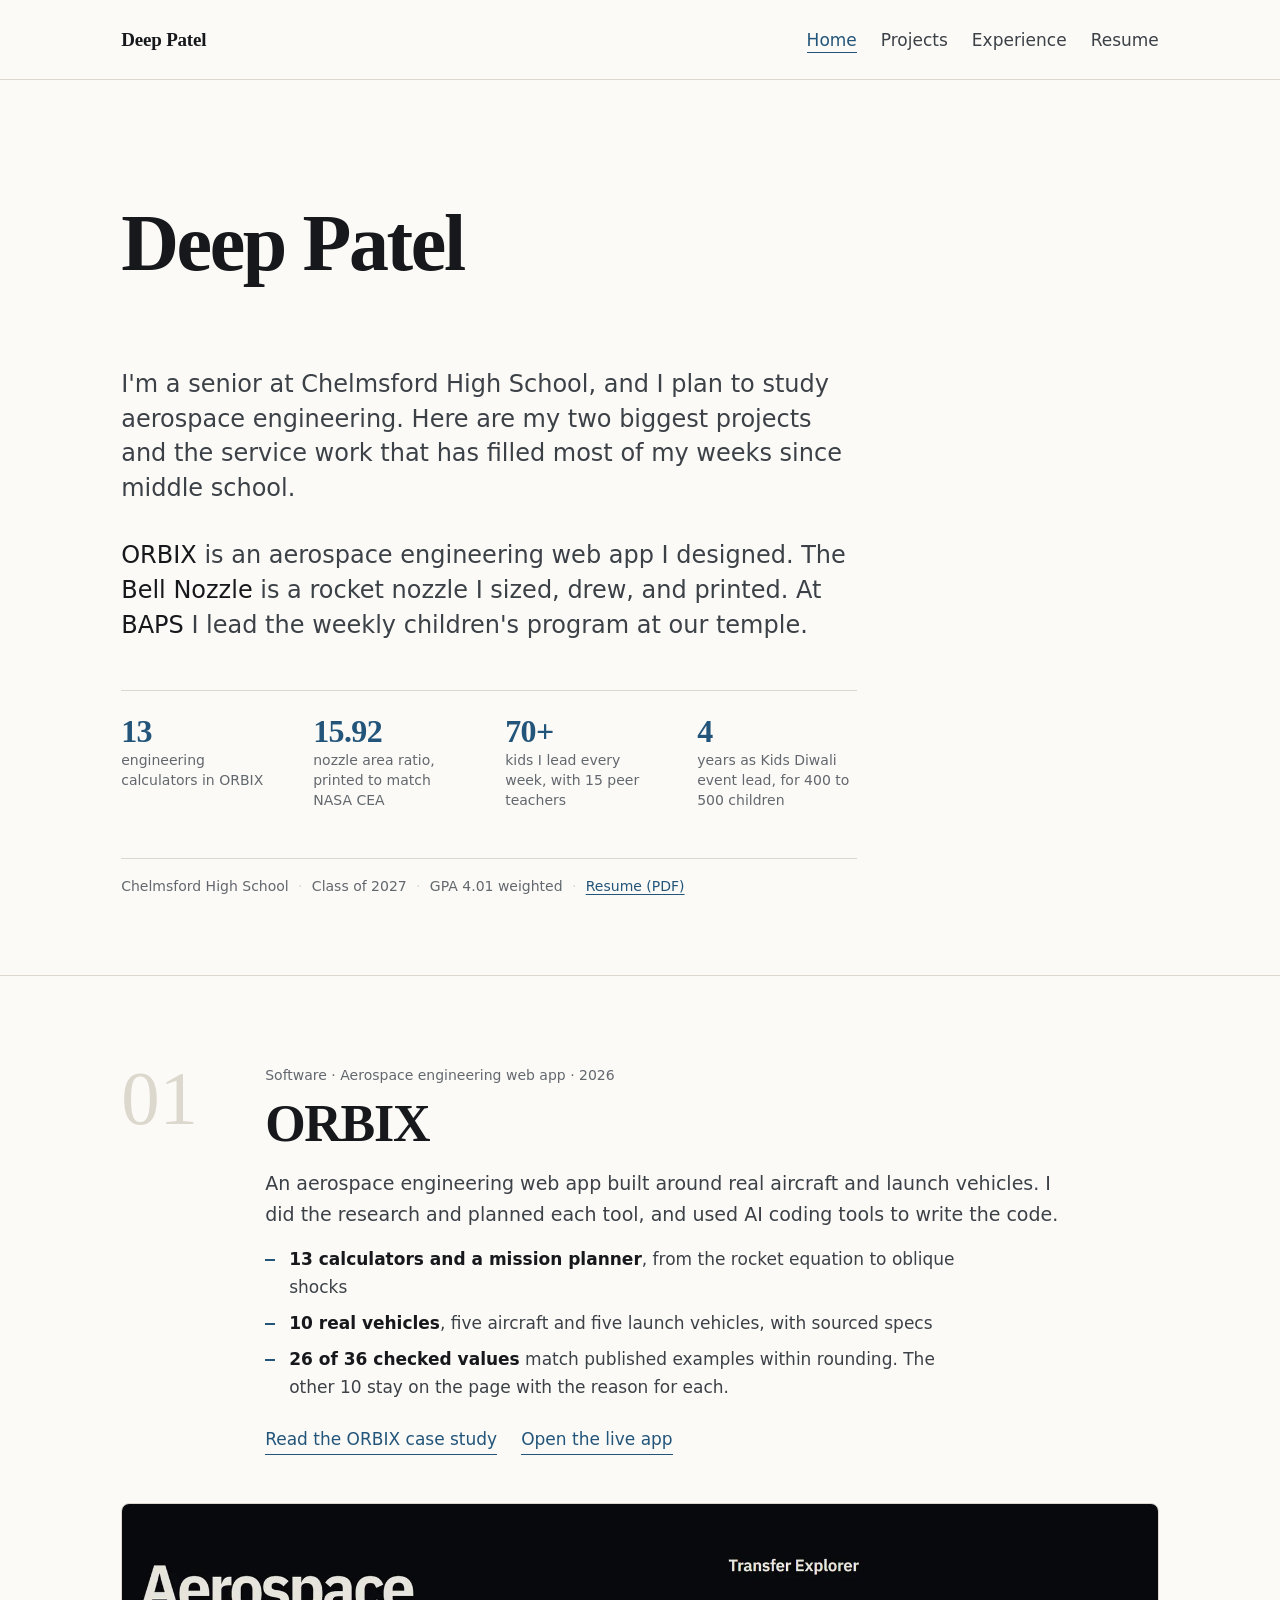
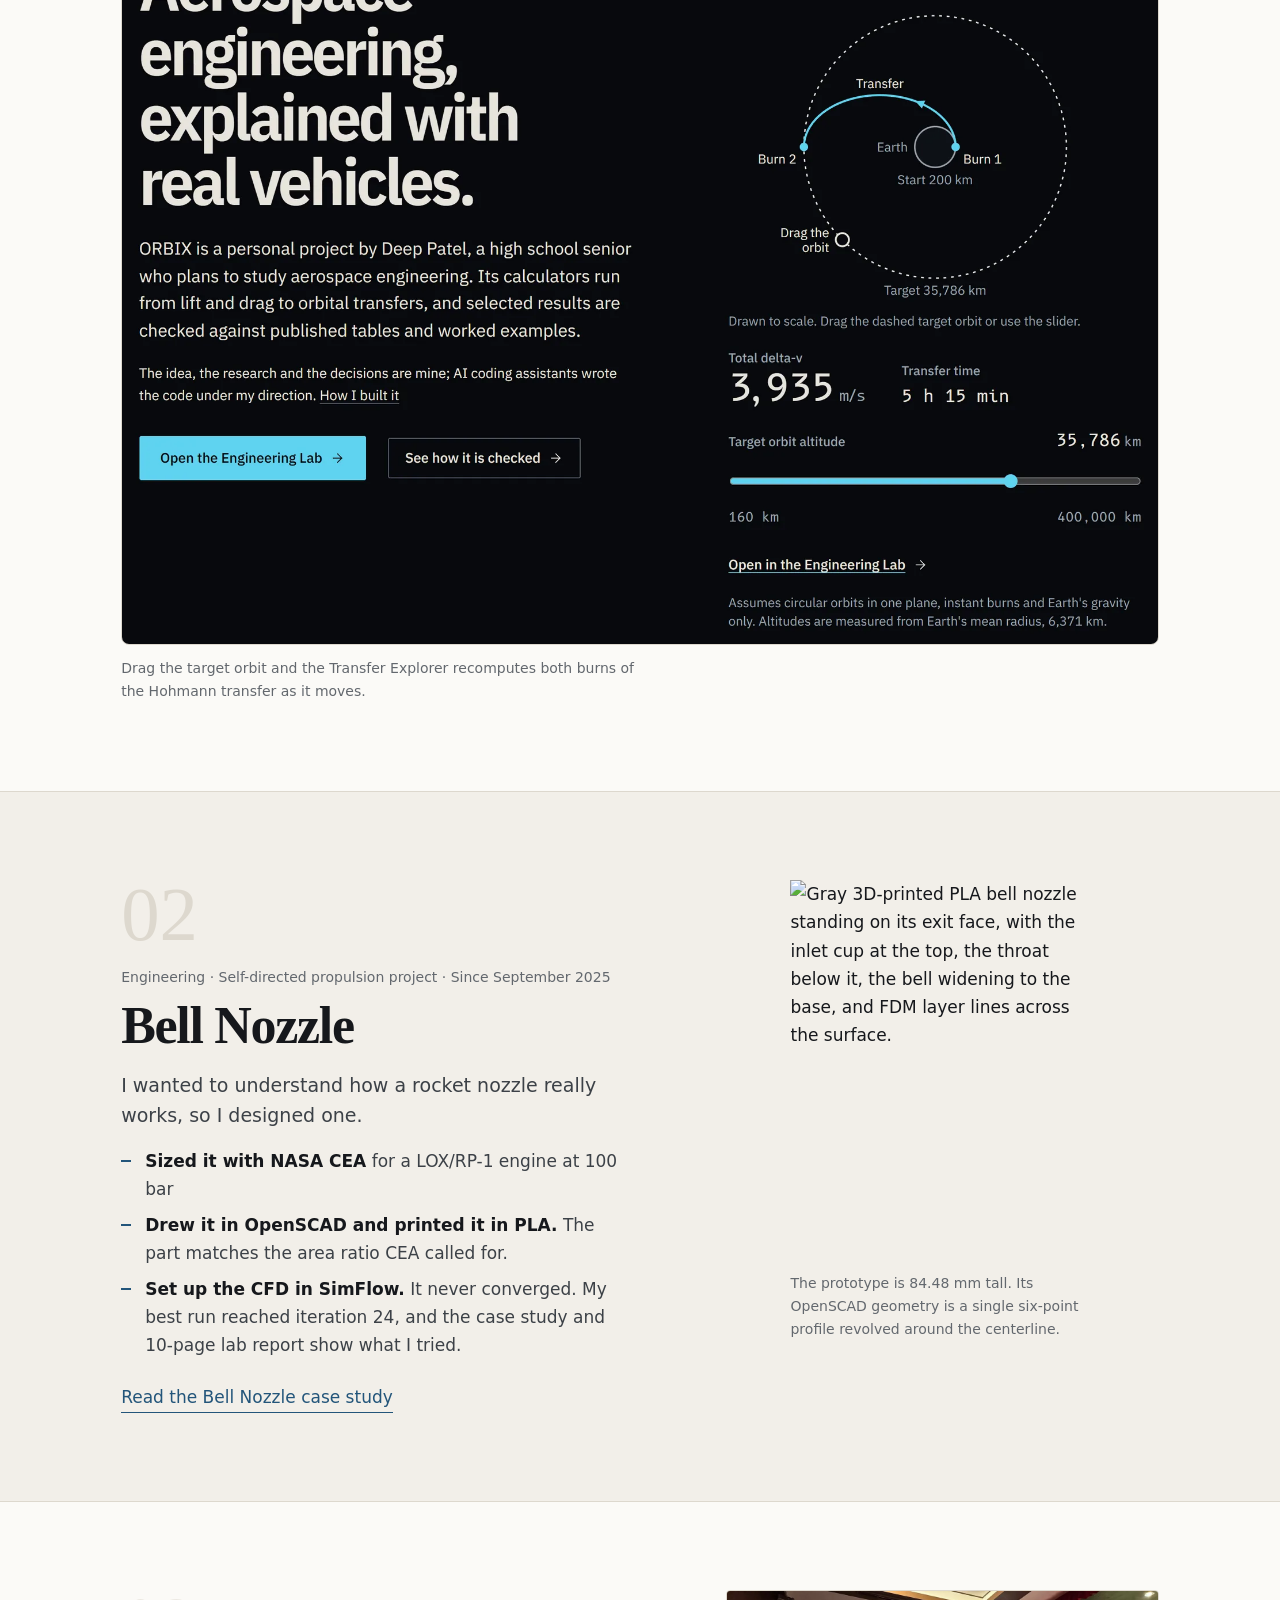
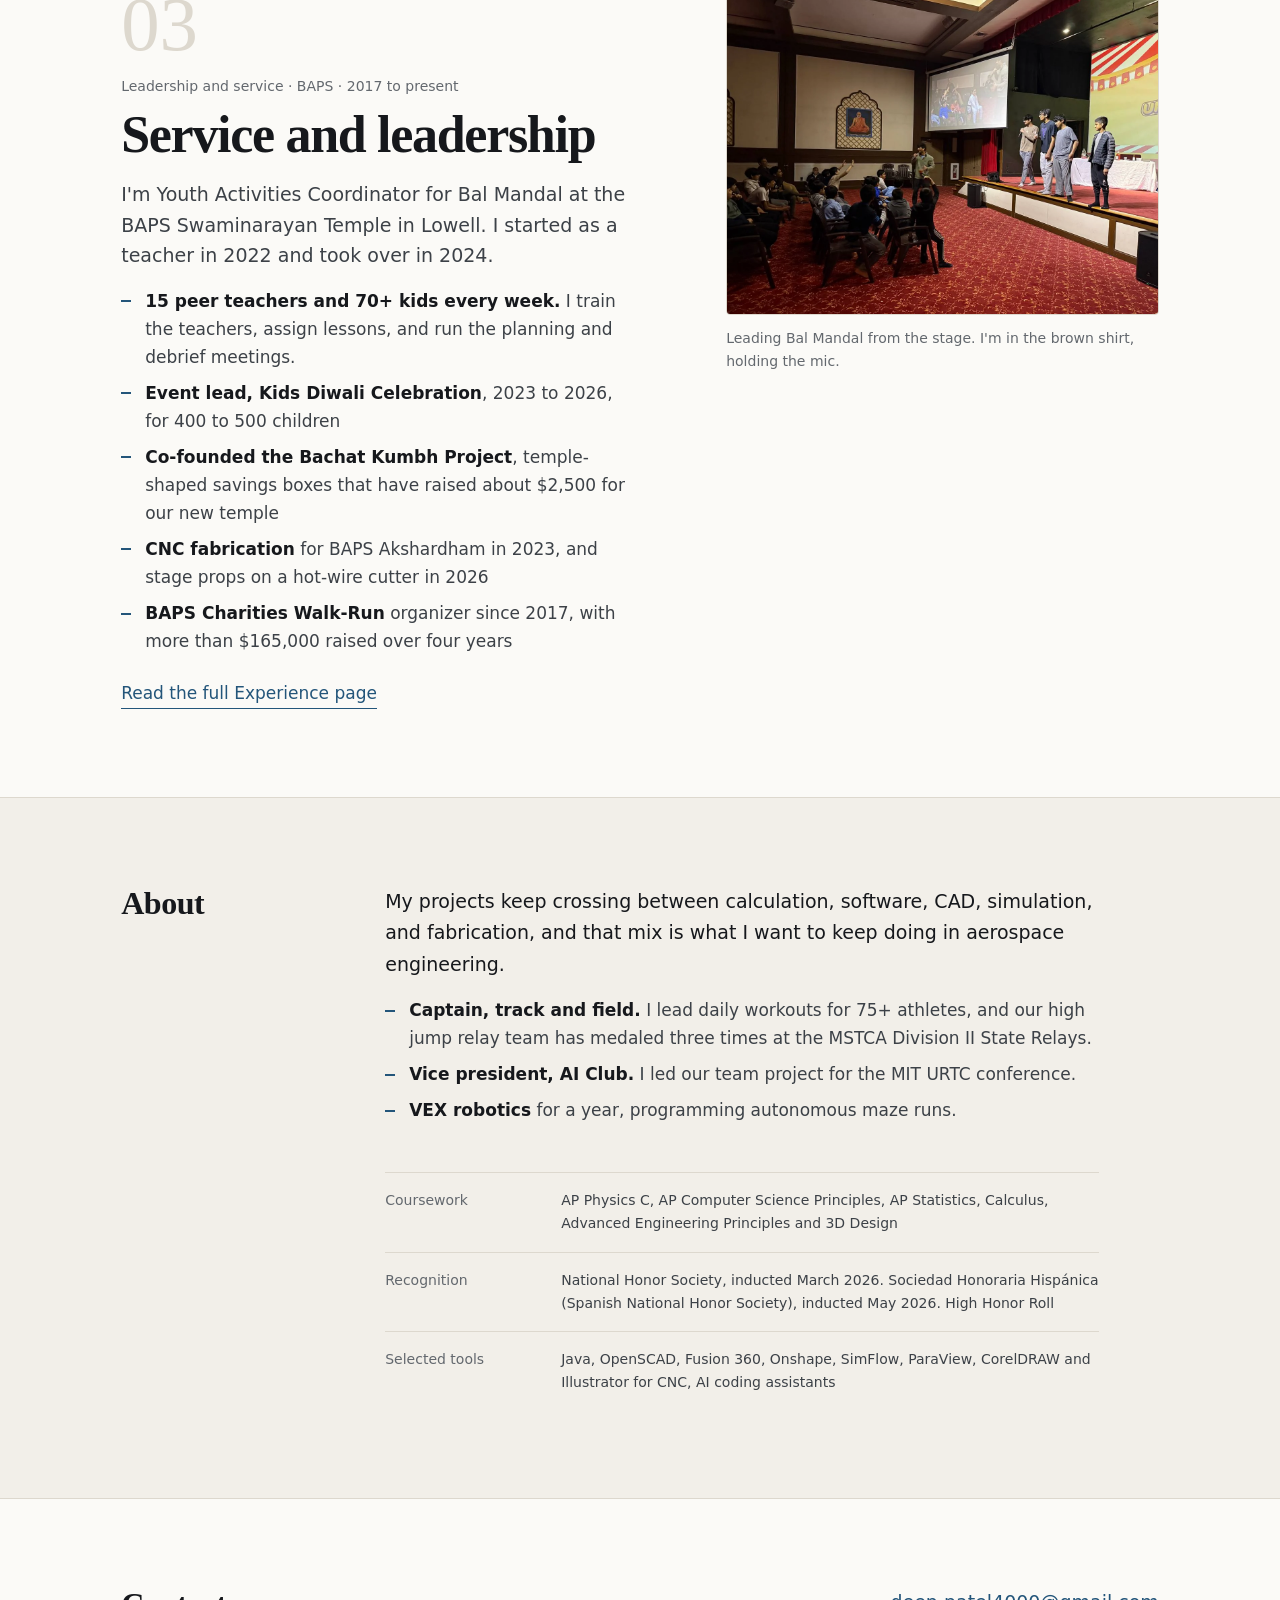
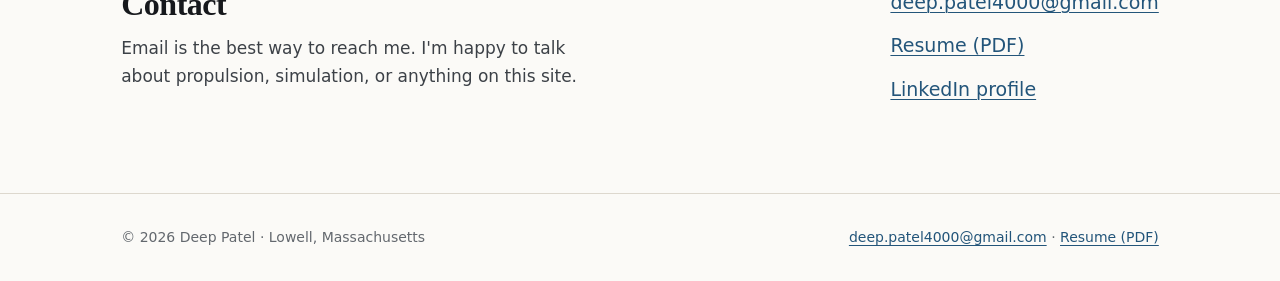
==== index.html @ 5e704e7c "fix: Walk-Run total raised is $165,000+ over four years Co-Authored-By: Claude Opus 5.5 <noreply@ant" ====
<!DOCTYPE html>
<html lang="en">
<head>
  <meta charset="UTF-8">
  <meta name="viewport" content="width=device-width, initial-scale=1">
  <title>Deep Patel · Aerospace projects and service</title>
  <meta name="description" content="Deep Patel is a senior at Chelmsford High School in Massachusetts who plans to study aerospace engineering and coordinates the children's program at his BAPS temple in Lowell.">
  <link rel="canonical" href="https://deeppatel4000-pixel.github.io/">
  <meta property="og:type" content="website">
  <meta property="og:site_name" content="Deep Patel">
  <meta property="og:title" content="Deep Patel · Aerospace projects and service">
  <meta property="og:description" content="Two aerospace projects, ORBIX and a 3D-printed rocket bell nozzle, plus years of BAPS youth service from a Chelmsford High School senior.">
  <meta property="og:url" content="https://deeppatel4000-pixel.github.io/">
  <meta property="og:image" content="https://deeppatel4000-pixel.github.io/assets/og/home.jpg">
  <meta name="twitter:card" content="summary_large_image">
  <link rel="icon" href="favicon.svg" type="image/svg+xml">
  <link rel="apple-touch-icon" href="assets/apple-touch-icon.png">
  <link rel="stylesheet" href="styles.css">
</head>
<body>
  <a class="skip-link" href="#main">Skip to content</a>

  <header class="site-header">
    <div class="wrap site-header__inner">
      <a class="brand" href="/">Deep Patel</a>
      <nav class="site-nav" aria-label="Primary">
        <ul>
          <li><a href="/" aria-current="page">Home</a></li>
          <li><a href="/projects/">Projects</a></li>
          <li><a href="/experience/">Experience</a></li>
          <li><a href="/assets/deep-patel-resume.pdf">Resume</a></li>
        </ul>
      </nav>
    </div>
  </header>

  <main id="main" tabindex="-1">
    <section class="hero" aria-labelledby="hero-name">
      <div class="wrap hero__inner">
        <h1 class="hero__name" id="hero-name">Deep Patel</h1>
        <div class="hero__body">
          <p>
            I'm a senior at Chelmsford High School, and I plan to study aerospace engineering.
            Here are my two biggest projects and the service work that has filled most of my
            weeks since middle school.
          </p>
          <p>
            <strong>ORBIX</strong> is an aerospace engineering web app I designed. The
            <strong>Bell Nozzle</strong> is a rocket nozzle I sized, drew, and printed. At
            <strong>BAPS</strong> I lead the weekly children's program at our temple.
          </p>
        </div>
        <dl class="stats">
          <div>
            <dt>engineering calculators in ORBIX</dt>
            <dd>13</dd>
          </div>
          <div>
            <dt>nozzle area ratio, printed to match NASA CEA</dt>
            <dd>15.92</dd>
          </div>
          <div>
            <dt>kids I lead every week, with 15 peer teachers</dt>
            <dd>70+</dd>
          </div>
          <div>
            <dt>years as Kids Diwali event lead, for 400 to 500 children</dt>
            <dd>4</dd>
          </div>
        </dl>
        <p class="hero__context">
          Chelmsford High School <span aria-hidden="true">·</span> Class of 2027
          <span aria-hidden="true">·</span> GPA 4.01 weighted <span aria-hidden="true">·</span>
          <a href="assets/deep-patel-resume.pdf">Resume (PDF)</a>
        </p>
      </div>
    </section>

    <section id="work" aria-labelledby="work-title">
      <h2 class="visually-hidden" id="work-title">Projects and service</h2>

      <article class="feature" aria-labelledby="orbix-title">
        <div class="wrap">
          <div class="feature__head">
            <p class="feature__index" aria-hidden="true">01</p>
            <div class="feature__intro">
              <p class="feature__kind">Software · Aerospace engineering web app · 2026</p>
              <h3 class="feature__title" id="orbix-title">ORBIX</h3>
              <p class="feature__summary">
                An aerospace engineering web app built around real aircraft and launch
                vehicles. I did the research and planned each tool, and used AI coding tools
                to write the code.
              </p>
              <ul class="points">
                <li><strong>13 calculators and a mission planner</strong>, from the rocket equation to oblique shocks</li>
                <li><strong>10 real vehicles</strong>, five aircraft and five launch vehicles, with sourced specs</li>
                <li><strong>26 of 36 checked values</strong> match published examples within rounding. The other 10 stay on the page with the reason for each.</li>
              </ul>
              <p class="feature__links">
                <a class="link-arrow" href="projects/orbix/">Read the ORBIX case study</a>
                <a class="link-arrow" href="https://orbix-aerospace.vercel.app" rel="noopener">Open the live app</a>
              </p>
            </div>
          </div>
        </div>

        <figure class="feature__figure">
          <div class="wrap">
            <img
              src="assets/orbix/v4/orbix-home.webp"
              alt="The ORBIX home page, with the Transfer Explorer showing a transfer from a 200 km orbit to a 35,786 km orbit: total delta-v 3,935 m/s, transfer time 5 h 15 min."
              width="1800" height="1286" fetchpriority="high" decoding="async"
            >
            <figcaption>
              Drag the target orbit and the Transfer Explorer recomputes both burns of the
              Hohmann transfer as it moves.
            </figcaption>
          </div>
        </figure>
      </article>

      <article class="feature feature--tinted" aria-labelledby="nozzle-title">
        <div class="wrap feature__split">
          <div class="feature__panel">
            <p class="feature__index" aria-hidden="true">02</p>
            <p class="feature__kind">Engineering · Self-directed propulsion project · Since September 2025</p>
            <h3 class="feature__title" id="nozzle-title">Bell Nozzle</h3>
            <p class="feature__summary">
              I wanted to understand how a rocket nozzle really works, so I designed one.
            </p>
            <ul class="points">
              <li><strong>Sized it with NASA CEA</strong> for a LOX/RP-1 engine at 100 bar</li>
              <li><strong>Drew it in OpenSCAD and printed it in PLA.</strong> The part matches the area ratio CEA called for.</li>
              <li><strong>Set up the CFD in SimFlow.</strong> It never converged. My best run reached iteration 24, and the case study and 10-page lab report show what I tried.</li>
            </ul>

            <p class="feature__links">
              <a class="link-arrow" href="projects/bell-nozzle/">Read the Bell Nozzle case study</a>
            </p>
          </div>

          <figure class="feature__aside feature__aside--portrait">
            <img
              src="assets/nozzle/bell-nozzle-printed.webp"
              alt="Gray 3D-printed PLA bell nozzle standing on its exit face, with the inlet cup at the top, the throat below it, the bell widening to the base, and FDM layer lines across the surface."
              width="1122" height="1402" loading="lazy" decoding="async"
            >
            <figcaption>
              The prototype is 84.48 mm tall. Its OpenSCAD geometry is a single six-point
              profile revolved around the centerline.
            </figcaption>
          </figure>
        </div>
      </article>

      <article class="feature" aria-labelledby="service-title">
        <div class="wrap feature__split">
          <div class="feature__panel">
            <p class="feature__index" aria-hidden="true">03</p>
            <p class="feature__kind">Leadership and service · BAPS · 2017 to present</p>
            <h3 class="feature__title" id="service-title">Service and leadership</h3>
            <p class="feature__summary">
              I'm Youth Activities Coordinator for Bal Mandal at the BAPS Swaminarayan Temple
              in Lowell. I started as a teacher in 2022 and took over in 2024.
            </p>
            <ul class="points">
              <li><strong>15 peer teachers and 70+ kids every week.</strong> I train the teachers, assign lessons, and run the planning and debrief meetings.</li>
              <li><strong>Event lead, Kids Diwali Celebration</strong>, 2023 to 2026, for 400 to 500 children</li>
              <li><strong>Co-founded the Bachat Kumbh Project</strong>, temple-shaped savings boxes that have raised about $2,500 for our new temple</li>
              <li><strong>CNC fabrication</strong> for BAPS Akshardham in 2023, and stage props on a hot-wire cutter in 2026</li>
              <li><strong>BAPS Charities Walk-Run</strong> organizer since 2017, with more than $165,000 raised over four years</li>
            </ul>

            <p class="feature__links">
              <a class="link-arrow" href="experience/">Read the full Experience page</a>
            </p>
          </div>

          <figure class="feature__aside">
            <img
              src="assets/bal-mandal/bal-mandal-stage-deep.webp"
              alt="Deep on stage in a brown shirt, holding a microphone beside three other peer teachers, while seated children raise their hands and the scene shows on a projection screen."
              width="1280" height="960" loading="lazy" decoding="async"
            >
            <figcaption>
              Leading Bal Mandal from the stage. I'm in the brown shirt, holding the mic.
            </figcaption>
          </figure>
        </div>
      </article>
    </section>

    <section class="section section--tinted" id="about" aria-labelledby="about-title">
      <div class="wrap section__grid">
        <div class="section__rail">
          <h2 class="section__title" id="about-title">About</h2>
        </div>

        <div>
          <div class="prose prose--lead">
            <p>
              My projects keep crossing between calculation, software, CAD, simulation, and
              fabrication, and that mix is what I want to keep doing in aerospace engineering.
            </p>
          </div>
          <ul class="points">
            <li><strong>Captain, track and field.</strong> I lead daily workouts for 75+ athletes, and our high jump relay team has medaled three times at the MSTCA Division II State Relays.</li>
            <li><strong>Vice president, AI Club.</strong> I led our team project for the MIT URTC conference.</li>
            <li><strong>VEX robotics</strong> for a year, programming autonomous maze runs.</li>
          </ul>

          <dl class="inline-facts">
            <div>
              <dt>Coursework</dt>
              <dd>AP Physics C, AP Computer Science Principles, AP Statistics, Calculus, Advanced Engineering Principles and 3D Design</dd>
            </div>
            <div>
              <dt>Recognition</dt>
              <dd>National Honor Society, inducted March 2026. Sociedad Honoraria Hispánica (Spanish National Honor Society), inducted May 2026. High Honor Roll</dd>
            </div>
            <div>
              <dt>Selected tools</dt>
              <dd>Java, OpenSCAD, Fusion 360, Onshape, SimFlow, ParaView, CorelDRAW and Illustrator for CNC, AI coding assistants</dd>
            </div>
          </dl>
        </div>
      </div>
    </section>

    <section class="section" id="contact" aria-labelledby="contact-title">
      <div class="wrap contact">
        <div>
          <h2 class="section__title" id="contact-title">Contact</h2>
          <p class="contact__note">
            Email is the best way to reach me. I'm happy to talk about propulsion, simulation,
            or anything on this site.
          </p>
        </div>
        <div class="contact__links">
          <a href="mailto:deep.patel4000@gmail.com">deep.patel4000@gmail.com</a>
          <a href="assets/deep-patel-resume.pdf">Resume (PDF)</a>
          <a href="https://www.linkedin.com/in/deep-patel-91ab41378/" rel="noopener">LinkedIn profile</a>
        </div>
      </div>
    </section>
  </main>

  <footer class="site-footer">
    <div class="wrap site-footer__inner">
      <p>© 2026 Deep Patel · Lowell, Massachusetts</p>
      <p>
        <a href="mailto:deep.patel4000@gmail.com">deep.patel4000@gmail.com</a>
        <span aria-hidden="true">·</span>
        <a href="assets/deep-patel-resume.pdf">Resume (PDF)</a>
      </p>
    </div>
  </footer>
  <script src="lightbox.js" defer></script>
</body>
</html>
---- styles.css ----
/* ==========================================================================
   Deep Patel portfolio
   Design foundation: editorial, light, type-led. No framework.
   ========================================================================== */

@font-face {
  font-family: "Source Serif";
  src: url("assets/fonts/source-serif-4-latin.woff2") format("woff2");
  font-weight: 200 900;
  font-style: normal;
  font-display: swap;
}

@font-face {
  font-family: "Plex Sans";
  src: url("assets/fonts/ibm-plex-sans-latin.woff2") format("woff2");
  font-weight: 100 700;
  font-style: normal;
  font-display: swap;
}

/* --- tokens --------------------------------------------------------------- */

:root {
  --color-background: #fbfaf7;
  --color-surface: #f2efe9;
  --color-text: #16181c;
  --color-text-secondary: #3c4147;
  --color-muted: #63686e;
  --color-accent: #23557a;
  --color-accent-hover: #163853;
  --color-border: #ddd8ce;
  --color-border-strong: #16181c;

  --font-display: "Source Serif", Georgia, "Times New Roman", serif;
  --font-body: "Plex Sans", system-ui, -apple-system, "Segoe UI", sans-serif;

  --step--1: 0.875rem;
  --step-0: 1.0625rem;
  --step-1: 1.1875rem;
  --step-2: clamp(1.25rem, 1.15rem + 0.5vw, 1.5rem);
  --step-3: clamp(1.5rem, 1.3rem + 1vw, 2rem);
  --step-4: clamp(2rem, 1.5rem + 2.4vw, 3.25rem);
  --step-5: clamp(2.75rem, 1.9rem + 4vw, 5rem);

  --space-1: 0.25rem;
  --space-2: 0.5rem;
  --space-3: 0.75rem;
  --space-4: 1rem;
  --space-5: 1.5rem;
  --space-6: 2rem;
  --space-7: 3rem;
  --space-8: 4rem;
  --space-9: 6rem;
  --space-10: 8rem;

  --radius-sm: 4px;
  --radius-md: 8px;

  --measure: 66ch;
  --measure-narrow: 54ch;
  --container: 1140px;
  --gutter: clamp(1.25rem, 4vw, 3.5rem);
  --rail: 200px;

  --transition: 160ms ease;
}

/* --- reset ---------------------------------------------------------------- */

*,
*::before,
*::after {
  box-sizing: border-box;
}

html {
  -webkit-text-size-adjust: 100%;
}

body {
  margin: 0;
  background: var(--color-background);
  color: var(--color-text);
  font-family: var(--font-body);
  font-size: var(--step-0);
  line-height: 1.65;
  font-synthesis-weight: none;
  -webkit-font-smoothing: antialiased;
}

h1,
h2,
h3,
h4 {
  margin: 0;
  font-family: var(--font-display);
  font-weight: 600;
  line-height: 1.1;
  letter-spacing: -0.015em;
}

p {
  margin: 0;
}

ul,
ol,
dl,
dd {
  margin: 0;
  padding: 0;
}

ul,
ol {
  list-style: none;
}

img {
  max-width: 100%;
  height: auto;
  display: block;
}

a {
  color: var(--color-accent);
  text-decoration-thickness: 1px;
  text-underline-offset: 0.18em;
  transition: color var(--transition);
}

a:hover {
  color: var(--color-accent-hover);
}

main:focus {
  outline: none;
}

:focus-visible {
  outline: 2px solid var(--color-accent);
  outline-offset: 3px;
  border-radius: 2px;
}

::selection {
  background: #d9e4ee;
}

/* --- layout primitives ---------------------------------------------------- */

.wrap {
  width: 100%;
  max-width: var(--container);
  margin-inline: auto;
  padding-inline: var(--gutter);
}

.skip-link {
  position: absolute;
  left: var(--space-4);
  top: var(--space-4);
  z-index: 100;
  padding: var(--space-2) var(--space-4);
  background: var(--color-text);
  color: var(--color-background);
  border-radius: var(--radius-sm);
  text-decoration: none;
  transform: translateY(-200%);
  transition: transform var(--transition);
}

.skip-link:focus {
  transform: translateY(0);
  color: var(--color-background);
}

.visually-hidden {
  position: absolute;
  width: 1px;
  height: 1px;
  margin: -1px;
  padding: 0;
  overflow: hidden;
  clip-path: inset(50%);
  white-space: nowrap;
}

.eyebrow {
  font-size: var(--step--1);
  letter-spacing: 0.06em;
  text-transform: uppercase;
  color: var(--color-muted);
  margin: 0;
}

.lede {
  font-size: var(--step-2);
  line-height: 1.5;
  color: var(--color-text-secondary);
  max-width: var(--measure-narrow);
}

.prose {
  max-width: var(--measure);
  color: var(--color-text-secondary);
}

.prose p + p {
  margin-top: var(--space-4);
}

.link-arrow {
  display: inline-block;
  font-weight: 500;
  text-decoration: none;
  border-bottom: 1px solid currentColor;
  padding-bottom: 1px;
}


/* --- header --------------------------------------------------------------- */

.site-header {
  border-bottom: 1px solid var(--color-border);
  background: var(--color-background);
}

.site-header__inner {
  display: flex;
  align-items: baseline;
  justify-content: space-between;
  gap: var(--space-5);
  padding-block: var(--space-5);
  flex-wrap: wrap;
}

.brand {
  font-family: var(--font-display);
  font-size: var(--step-1);
  font-weight: 600;
  letter-spacing: -0.01em;
  color: var(--color-text);
  text-decoration: none;
}

.brand:hover {
  color: var(--color-text);
}

.site-nav ul {
  display: flex;
  flex-wrap: wrap;
  gap: var(--space-2) var(--space-4);
  align-items: baseline;
}

@media (min-width: 30rem) {
  .site-nav ul {
    gap: var(--space-5);
  }
}

.site-nav a {
  color: var(--color-text-secondary);
  text-decoration: none;
  font-size: var(--step-0);
  padding-bottom: 2px;
  border-bottom: 1px solid transparent;
}

.site-nav a:hover {
  color: var(--color-text);
  border-bottom-color: var(--color-border-strong);
}

.site-nav a[aria-current="true"],
.site-nav a[aria-current="page"] {
  color: var(--color-accent);
  border-bottom-color: var(--color-accent);
}

/* --- hero ----------------------------------------------------------------- */

.hero {
  padding-block: clamp(3rem, 8vw, 7rem) clamp(2.5rem, 6vw, 5rem);
  border-bottom: 1px solid var(--color-border);
}

.hero__name {
  font-size: var(--step-5);
  margin-block: var(--space-4) var(--space-6);
  letter-spacing: -0.03em;
}

.hero__body {
  display: grid;
  gap: var(--space-6);
  max-width: 62ch;
}

.hero__body p {
  font-size: var(--step-2);
  line-height: 1.45;
  color: var(--color-text-secondary);
}

.hero__body p strong {
  font-weight: 500;
  color: var(--color-text);
}

.hero__inner {
  display: grid;
  gap: var(--space-7);
}

.hero__context {
  font-size: var(--step--1);
  color: var(--color-muted);
  border-top: 1px solid var(--color-border);
  padding-top: var(--space-4);
}

.hero__context span {
  padding-inline: 0.35em;
  color: var(--color-border);
}

.hero__name,
.hero__body,
.hero__context {
  max-width: 46rem;
}

/* one restrained entrance, on first paint only */
@media (prefers-reduced-motion: no-preference) {
  .hero__name,
  .hero__body,
  .hero__context {
    animation: rise 500ms cubic-bezier(0.2, 0.7, 0.3, 1) backwards;
  }

  .hero__body {
    animation-delay: 70ms;
  }

  .hero__context {
    animation-delay: 130ms;
  }

  @keyframes rise {
    from {
      opacity: 0;
      transform: translateY(8px);
    }
  }
}

/* --- sections ------------------------------------------------------------- */

.section {
  padding-block: clamp(2.5rem, 7vw, 5.5rem);
  border-bottom: 1px solid var(--color-border);
}

.section:last-of-type {
  border-bottom: 0;
}

.section--tinted:last-of-type {
  border-bottom: 1px solid var(--color-border);
}

.section--tinted {
  background: var(--color-surface);
  border-block: 1px solid var(--color-border);
}

.section__grid {
  display: grid;
  gap: var(--space-6);
}

.section__title {
  font-size: var(--step-3);
}

.section__title--wide {
  font-size: var(--step-4);
  max-width: 20ch;
}

.section__rail {
  display: grid;
  gap: var(--space-2);
  align-content: start;
}

.section__note {
  font-size: var(--step--1);
  color: var(--color-muted);
  max-width: 28ch;
}

@media (min-width: 62rem) {
  .section__grid {
    grid-template-columns: var(--rail) minmax(0, 1fr);
    gap: var(--space-8);
  }
}

/* --- work features -------------------------------------------------------- */

.feature {
  padding-block: clamp(3rem, 7vw, 5.5rem);
  border-bottom: 1px solid var(--color-border);
}

.feature:last-of-type {
  border-bottom: 0;
}

.feature--tinted {
  background: var(--color-surface);
}

.feature__index {
  font-family: var(--font-display);
  font-size: clamp(3rem, 6vw, 5rem);
  line-height: 0.9;
  color: var(--color-border);
  font-variant-numeric: tabular-nums;
  margin: 0;
}

.feature__kind {
  font-size: var(--step--1);
  color: var(--color-muted);
  margin-top: var(--space-4);
}

.feature__title {
  font-size: var(--step-4);
  letter-spacing: -0.025em;
  margin-top: var(--space-2);
}

.feature__summary {
  margin-top: var(--space-4);
  font-size: var(--step-1);
  line-height: 1.6;
  color: var(--color-text-secondary);
  max-width: var(--measure);
}

.feature__links {
  margin-top: var(--space-5);
  display: flex;
  flex-wrap: wrap;
  gap: var(--space-3) var(--space-5);
}

.feature__tools {
  margin-top: var(--space-5);
  font-size: var(--step--1);
  color: var(--color-muted);
}

.feature__aside.feature__aside--portrait img {
  max-width: 19rem;
  margin-inline: auto;
  border: 0;
  border-radius: 0;
}

.feature__aside.feature__aside--portrait figcaption {
  max-width: 19rem;
  margin-inline: auto;
}

.feature__head {
  display: grid;
  gap: var(--space-3);
}

@media (min-width: 48rem) {
  .feature__head {
    grid-template-columns: 6rem minmax(0, 1fr);
    column-gap: var(--space-7);
    align-items: start;
  }

  .feature__head .feature__kind {
    margin-top: 0;
  }
}

.feature__figure {
  margin: var(--space-7) 0 0;
}

.feature__figure img {
  width: 100%;
  border: 1px solid var(--color-border);
  border-radius: var(--radius-md);
  background: #0b0f16;
}

.feature__figure figcaption,
.feature__aside figcaption {
  margin-top: var(--space-3);
  font-size: var(--step--1);
  color: var(--color-muted);
  max-width: 60ch;
}

.feature__split {
  display: grid;
  gap: var(--space-7);
}

.feature__aside {
  margin: 0;
  align-self: start;
}

/* the figure follows the text in source order, so the project is introduced
   before its evidence when the columns stack */

.feature__aside img {
  width: 100%;
  border: 1px solid var(--color-border);
  border-radius: var(--radius-sm);
}

@media (min-width: 62rem) {
  .feature__split {
    grid-template-columns: minmax(0, 1fr) minmax(0, 0.85fr);
    gap: var(--space-9);
    align-items: center;
  }
}

.pull-quote {
  margin-top: var(--space-6);
  padding-left: var(--space-5);
  border-left: 2px solid var(--color-accent);
  font-family: var(--font-display);
  font-size: var(--step-2);
  line-height: 1.35;
  color: var(--color-text);
  max-width: 30ch;
}

.nowrap {
  white-space: nowrap;
}

.spec {
  margin-top: var(--space-6);
  display: grid;
  gap: 0;
  max-width: 34rem;
}

.spec div {
  display: grid;
  gap: var(--space-1);
  padding-block: var(--space-3);
  border-top: 1px solid var(--color-border);
  font-size: var(--step--1);
}

.spec dt {
  color: var(--color-muted);
}

.spec dd {
  color: var(--color-text);
  margin: 0;
}

@media (min-width: 30rem) {
  .spec div {
    grid-template-columns: 12rem minmax(0, 1fr);
    column-gap: var(--space-5);
  }
}

/* --- key figures ---------------------------------------------------------- */

/* a short row of headline numbers, so the scale of the work reads at a glance
   before any paragraph does */
.stats {
  display: grid;
  grid-template-columns: repeat(2, minmax(0, 1fr));
  gap: var(--space-5) var(--space-6);
  padding-top: var(--space-5);
  border-top: 1px solid var(--color-border);
  max-width: 46rem;
}

.stats div {
  display: grid;
  gap: var(--space-1);
  align-content: start;
}

.stats dt {
  order: 2;
  font-size: var(--step--1);
  line-height: 1.4;
  color: var(--color-muted);
}

.stats dd {
  order: 1;
  margin: 0;
  font-family: var(--font-display);
  font-size: var(--step-3);
  font-weight: 600;
  line-height: 1;
  letter-spacing: -0.02em;
  color: var(--color-accent);
  font-variant-numeric: lining-nums;
}

@media (min-width: 48rem) {
  .stats {
    grid-template-columns: repeat(4, minmax(0, 1fr));
  }
}

.project-header .stats {
  margin-top: var(--space-6);
}

/* --- highlight lists ------------------------------------------------------ */

/* short, scannable lines in place of long paragraphs; the bold lead of each
   line carries the point for a reader who only skims */
.points {
  margin-top: var(--space-4);
  display: grid;
  gap: var(--space-2);
  max-width: var(--measure);
  color: var(--color-text-secondary);
}

.points li {
  position: relative;
  padding-left: var(--space-5);
}

.points li::before {
  content: "";
  position: absolute;
  left: 0;
  top: 0.8em;
  width: 0.6rem;
  height: 2px;
  background: var(--color-accent);
}

.points strong {
  font-weight: 600;
  color: var(--color-text);
}

.feature__summary + .points {
  font-size: var(--step-0);
}

.group__lead {
  margin-top: var(--space-3);
  font-size: var(--step-1);
  line-height: 1.5;
  color: var(--color-text);
  max-width: var(--measure);
}

.subhead + .group__lead {
  margin-top: var(--space-3);
}

/* --- about facts ---------------------------------------------------------- */

.prose--lead p:first-child {
  font-size: var(--step-1);
  color: var(--color-text);
}

.inline-facts {
  margin-top: var(--space-7);
  display: grid;
  gap: 0;
  max-width: var(--measure);
}

.inline-facts div {
  display: grid;
  gap: var(--space-1);
  padding-block: var(--space-4);
  border-top: 1px solid var(--color-border);
  font-size: var(--step--1);
}

.inline-facts dt {
  color: var(--color-muted);
}

.inline-facts dd {
  margin: 0;
  color: var(--color-text-secondary);
}

@media (min-width: 48rem) {
  .inline-facts div {
    grid-template-columns: 9rem minmax(0, 1fr);
    column-gap: var(--space-6);
  }
}

/* --- grouped experience --------------------------------------------------- */

.groups {
  margin-top: var(--space-7);
  display: grid;
  gap: var(--space-7);
}

.group {
  display: grid;
  gap: var(--space-4);
  padding-top: var(--space-5);
  border-top: 1px solid var(--color-border-strong);
}

.group__title {
  font-size: var(--step-1);
  color: var(--color-text);
}

.group__role {
  font-family: var(--font-display);
  font-size: var(--step-2);
  font-weight: 600;
  letter-spacing: -0.015em;
}

.group__when {
  margin-top: var(--space-1);
  font-size: var(--step--1);
  color: var(--color-muted);
}

.group__detail {
  margin-top: var(--space-3);
  color: var(--color-text-secondary);
  max-width: var(--measure);
}

.group__role--next {
  margin-top: var(--space-7);
  padding-top: var(--space-5);
  border-top: 1px solid var(--color-border);
}

.group__detail + .group__also,
.evidence + .group__also {
  margin-top: var(--space-6);
}

.group__also {
  font-size: var(--step--1);
  color: var(--color-muted);
  max-width: var(--measure);
  padding-top: var(--space-4);
  border-top: 1px solid var(--color-border);
}

/* photographic evidence inside an experience entry, held to the text measure
   so it supports the entry without competing with the project features */
.evidence {
  margin-top: var(--space-5);
  display: grid;
  gap: var(--space-5);
  max-width: var(--measure);
}

.evidence figure {
  margin: 0;
}

.evidence img {
  width: 100%;
  border: 1px solid var(--color-border);
  border-radius: var(--radius-sm);
}

/* photos in a pair share one shape so the row ends evenly; the lightbox
   still shows each photo uncropped */
.evidence--matched img {
  aspect-ratio: var(--ar, 3 / 2);
  object-fit: cover;
}

.evidence figcaption {
  margin-top: var(--space-3);
  font-size: var(--step--1);
  color: var(--color-muted);
}

/* one photograph at a compact editorial width, so several of them down a
   single entry read as the same class of supporting material rather than as
   a run of features. Narrow screens fall back to the content width. */
.evidence--compact {
  max-width: min(28rem, 100%);
}

/* a single tall portrait, kept narrow so it does not outweigh the photos
   around it */
.evidence--portrait {
  max-width: min(18rem, 100%);
}

/* source credit for photographs Deep did not take, quieter than the caption
   it sits under but still plainly readable */
.credit {
  display: block;
  margin-top: var(--space-1);
  font-size: 0.6875rem;
  letter-spacing: 0.01em;
  color: var(--color-muted);
}

@media (min-width: 46rem) {
  .evidence {
    grid-template-columns: 1fr 1fr;
    gap: var(--space-4);
  }

  .evidence.evidence--single {
    grid-template-columns: 1fr;
  }

  .evidence.evidence--compact {
    grid-template-columns: 1fr;
  }
}

@media (min-width: 62rem) {
  .groups {
    gap: var(--space-8);
  }

  .group {
    grid-template-columns: var(--rail) minmax(0, 1fr);
    column-gap: var(--space-8);
    row-gap: var(--space-4);
  }

  .group__title {
    grid-row: 1 / span 2;
  }
}

/* --- contact -------------------------------------------------------------- */

.contact {
  display: grid;
  gap: var(--space-6);
}

.contact__note {
  margin-top: var(--space-3);
  color: var(--color-text-secondary);
  max-width: 44ch;
}

.contact__links {
  display: grid;
  gap: var(--space-3);
  align-content: start;
  font-size: var(--step-1);
}

.contact__links a {
  overflow-wrap: anywhere;
}

@media (min-width: 48rem) {
  .contact {
    grid-template-columns: minmax(0, 1fr) auto;
    gap: var(--space-8);
    align-items: start;
  }
}

/* --- footer --------------------------------------------------------------- */

.site-footer {
  border-top: 1px solid var(--color-border);
  padding-block: var(--space-6);
  font-size: var(--step--1);
  color: var(--color-muted);
}

.site-footer__inner {
  display: flex;
  flex-wrap: wrap;
  gap: var(--space-3) var(--space-5);
  justify-content: space-between;
}

/* --- plain numbered index (project surfaces, lists) ----------------------- */

.index-list {
  counter-reset: index;
  display: grid;
  gap: var(--space-3);
  max-width: var(--measure);
}

.index-list li {
  counter-increment: index;
  display: grid;
  grid-template-columns: 2.5rem minmax(0, 1fr);
  gap: var(--space-3);
  padding-bottom: var(--space-3);
  border-bottom: 1px solid var(--color-border);
  color: var(--color-text-secondary);
}

.index-list li::before {
  content: counter(index, decimal-leading-zero);
  color: var(--color-muted);
  font-size: var(--step--1);
  font-variant-numeric: tabular-nums;
}

@media (min-width: 48rem) {
  .index-list {
    grid-template-columns: repeat(2, minmax(0, 1fr));
    column-gap: var(--space-8);
  }
}

/* --- project pages -------------------------------------------------------- */

.project-header {
  padding-block: clamp(2.5rem, 6vw, 4.5rem) clamp(2rem, 4vw, 3rem);
  border-bottom: 1px solid var(--color-border);
}


.project-header__back {
  font-size: var(--step--1);
  text-decoration: none;
  border-bottom: 1px solid currentColor;
}

.project-header__title {
  font-size: var(--step-5);
  letter-spacing: -0.03em;
  margin-block: var(--space-5) var(--space-5);
}

/* top-level pages have no back link, so the title leads the masthead */
.project-header__title:first-child {
  margin-top: 0;
}

.project-meta {
  display: grid;
  gap: var(--space-4);
  margin-top: var(--space-7);
  padding-top: var(--space-4);
  border-top: 1px solid var(--color-border);
  font-size: var(--step--1);
}

.project-meta div {
  display: grid;
  gap: var(--space-1);
}

.project-meta dt {
  color: var(--color-muted);
}

.project-meta dd {
  color: var(--color-text);
}

@media (min-width: 48rem) {
  .project-meta {
    grid-template-columns: repeat(4, minmax(0, 1fr));
    gap: var(--space-6);
  }
}

.figure {
  margin: 0;
  padding-block: var(--space-6);
}

.figure img {
  border: 1px solid var(--color-border);
  border-radius: var(--radius-sm);
}

.figure figcaption {
  margin-top: var(--space-3);
  font-size: var(--step--1);
  color: var(--color-muted);
  max-width: var(--measure);
}

.figure__portrait {
  max-width: min(18rem, 100%);
}

.figure__portrait-wide {
  max-width: min(30rem, 100%);
}

/* dense screenshots reclaim the rail column so their detail stays legible */
@media (min-width: 62rem) {
  .figure--wide {
    margin-left: calc(-1 * (var(--rail) + var(--space-8)));
  }
}

/* --- source-derived nozzle figure ----------------------------------------- */

.nozzle-figure {
  display: block;
  width: 100%;
  max-width: 34rem;
  height: auto;
  margin-top: var(--space-5);
}

.nozzle-figure__solid path {
  fill: #2b2f34;
}

.nozzle-figure__cavity path {
  fill: var(--color-background);
}

.section--tinted .nozzle-figure__cavity path {
  fill: var(--color-surface);
}

.nozzle-figure__axis {
  stroke: var(--color-muted);
  stroke-width: 0.4;
  stroke-dasharray: 3 2 0.6 2;
}

.nozzle-figure__dim line {
  stroke: var(--color-accent);
  stroke-width: 0.4;
}

.nozzle-figure__dim text,
.nozzle-figure__note {
  font-family: var(--font-body);
  font-size: 4px;
  fill: var(--color-accent);
}

.nozzle-figure__note {
  fill: var(--color-muted);
}

@media (max-width: 48rem) {
  .nozzle-figure__dim text,
  .nozzle-figure__note {
    font-size: 5.6px;
  }
}

/* --- subheads inside long sections ---------------------------------------- */

.subhead {
  font-family: var(--font-body);
  font-size: var(--step-0);
  font-weight: 500;
  letter-spacing: 0;
  color: var(--color-text);
  margin-top: var(--space-7);
  padding-top: var(--space-3);
  border-top: 1px solid var(--color-border);
}

.subhead:first-child {
  margin-top: 0;
  padding-top: 0;
  border-top: 0;
}

.subhead + .group__detail,
.subhead + .prose,
.subhead + .spec,
.subhead + .runs {
  margin-top: var(--space-4);
}

/* --- milestone sequence --------------------------------------------------- */

.milestones {
  display: grid;
  gap: var(--space-8);
}

.milestone {
  display: grid;
  gap: var(--space-2);
}

.milestone__index {
  font-family: var(--font-display);
  font-size: var(--step-1);
  line-height: 1;
  color: var(--color-muted);
  font-variant-numeric: tabular-nums;
  letter-spacing: 0.04em;
}

.milestone__title {
  font-size: var(--step-2);
}

.milestone__title + .prose {
  margin-top: var(--space-3);
}

@media (min-width: 46rem) {
  .milestone {
    grid-template-columns: 3rem minmax(0, 1fr);
    column-gap: var(--space-5);
    row-gap: 0;
  }

  .milestone__index {
    padding-top: 0.35rem;
  }
}

/* --- run history table ---------------------------------------------------- */

.runs {
  width: 100%;
  border-collapse: collapse;
  font-size: var(--step--1);
  text-align: left;
}

.runs th {
  font-weight: 500;
  color: var(--color-muted);
  padding-bottom: var(--space-2);
  border-bottom: 1px solid var(--color-border-strong);
}

.runs td {
  padding-block: var(--space-3);
  border-bottom: 1px solid var(--color-border);
  color: var(--color-text-secondary);
  vertical-align: top;
}

.runs td:first-child {
  color: var(--color-muted);
  white-space: nowrap;
  padding-right: var(--space-5);
}

.runs tr:last-child td {
  color: var(--color-text);
}

.prose--after-spec {
  margin-top: var(--space-6);
}

.note-inline {
  margin-top: var(--space-5);
  padding-left: var(--space-4);
  border-left: 2px solid var(--color-border);
  font-size: var(--step--1);
  color: var(--color-muted);
}

.project-nav {
  display: flex;
  flex-wrap: wrap;
  gap: var(--space-4) var(--space-6);
  justify-content: space-between;
  padding-block: var(--space-6);
  border-top: 1px solid var(--color-border-strong);
}

.project-nav a {
  text-decoration: none;
  border-bottom: 1px solid currentColor;
  font-weight: 500;
}

/* --- photo lightbox ------------------------------------------------------- */

.zoomable {
  cursor: zoom-in;
}

.lightbox {
  width: 100vw;
  height: 100vh;
  max-width: none;
  max-height: none;
  margin: 0;
  padding: var(--space-6) var(--space-4);
  border: 0;
  background: transparent;
  color: #f2efe9;
  cursor: zoom-out;
}

.lightbox[open] {
  display: grid;
  place-items: center;
}

.lightbox::backdrop {
  background: rgba(12, 13, 15, 0.95);
}

.lightbox__figure {
  margin: 0;
  display: grid;
  justify-items: center;
  gap: var(--space-3);
  max-width: min(1400px, 100%);
}

.lightbox__img {
  max-width: 100%;
  max-height: calc(100vh - 9rem);
  width: auto;
  height: auto;
  border-radius: var(--radius-sm);
  cursor: default;
}

.lightbox__caption {
  max-width: 60ch;
  font-size: var(--step--1);
  text-align: center;
  color: #d9d5cc;
}

.lightbox__close {
  position: fixed;
  top: var(--space-4);
  right: var(--space-4);
  width: 2.75rem;
  height: 2.75rem;
  border: 1px solid rgba(255, 255, 255, 0.4);
  border-radius: 50%;
  background: rgba(0, 0, 0, 0.4);
  color: #fff;
  font-size: 1.75rem;
  line-height: 1;
  cursor: pointer;
}

.lightbox__close:focus-visible {
  outline: 2px solid #fff;
  outline-offset: 3px;
}

html.lightbox-open {
  overflow: hidden;
}

@media (prefers-reduced-motion: no-preference) {
  .lightbox[open] .lightbox__figure {
    animation: lightbox-in 160ms ease-out;
  }
}

@keyframes lightbox-in {
  from { opacity: 0; transform: scale(0.98); }
  to { opacity: 1; transform: none; }
}
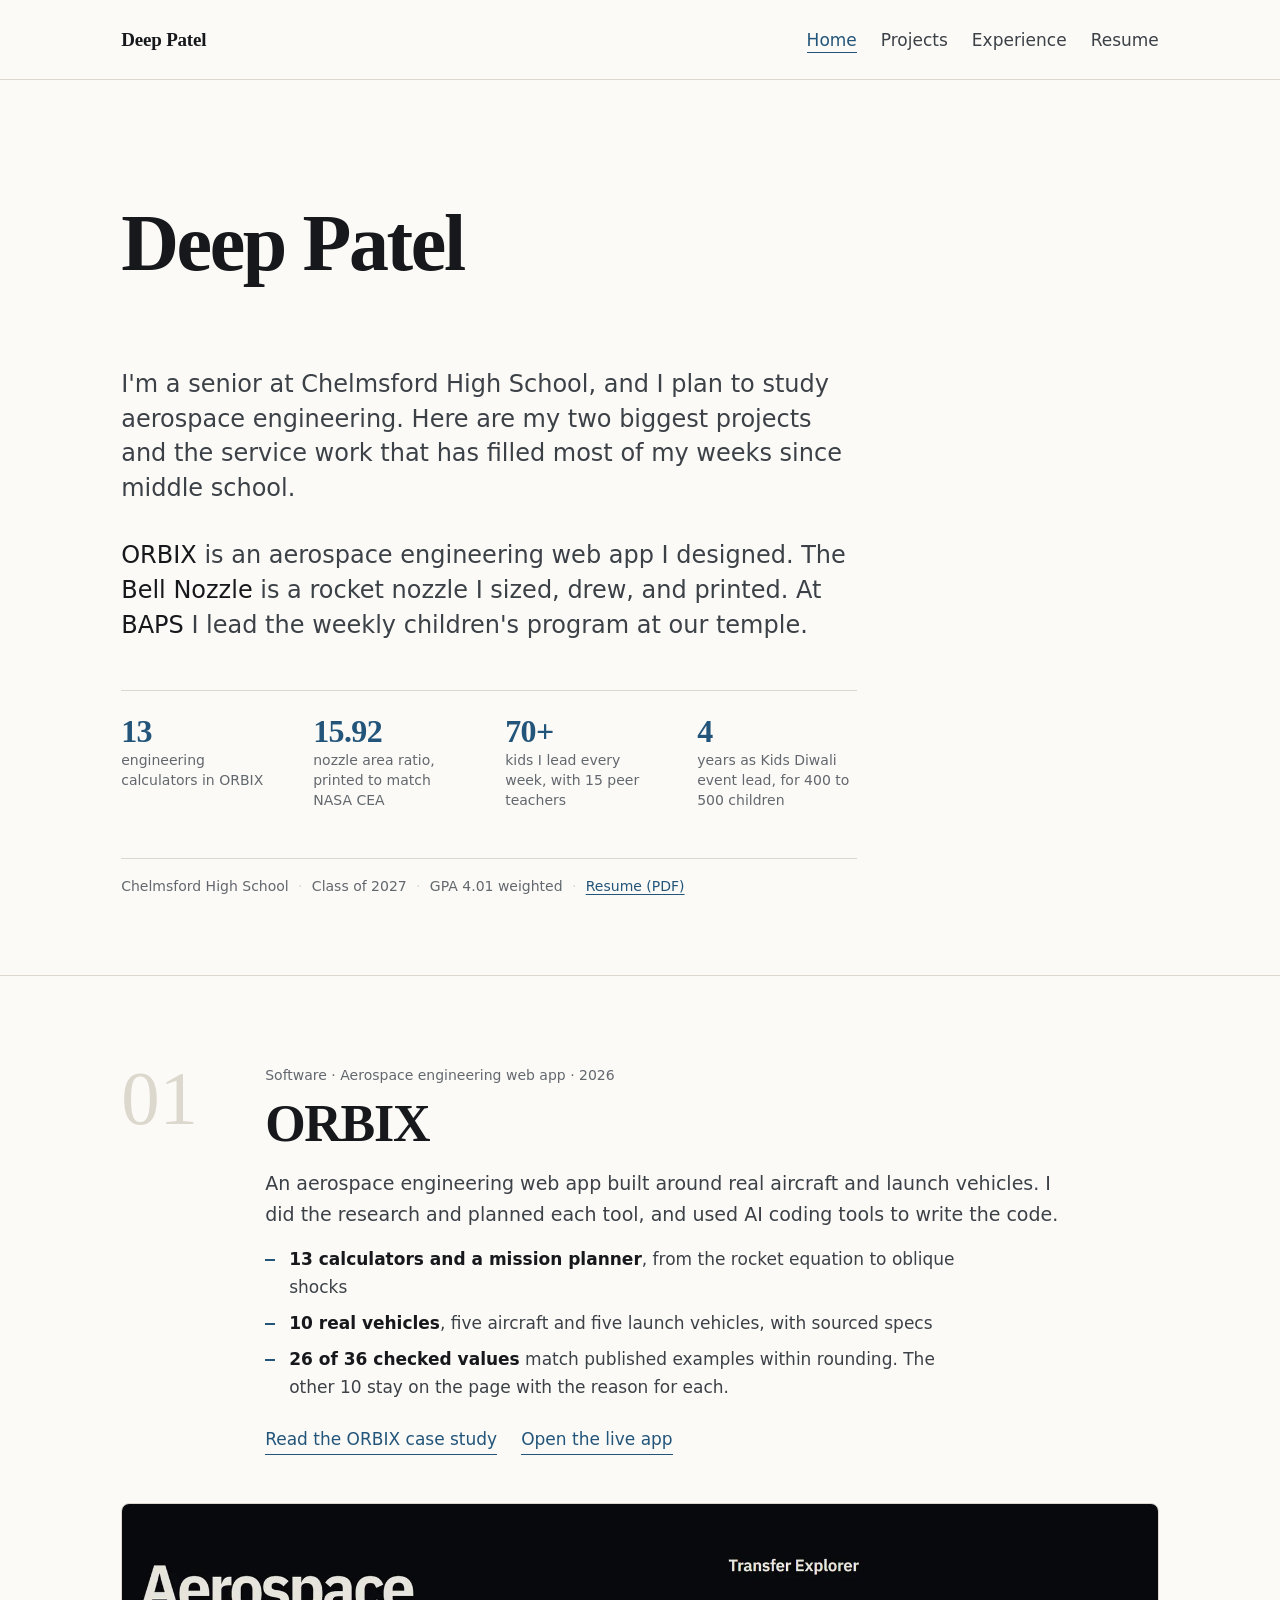
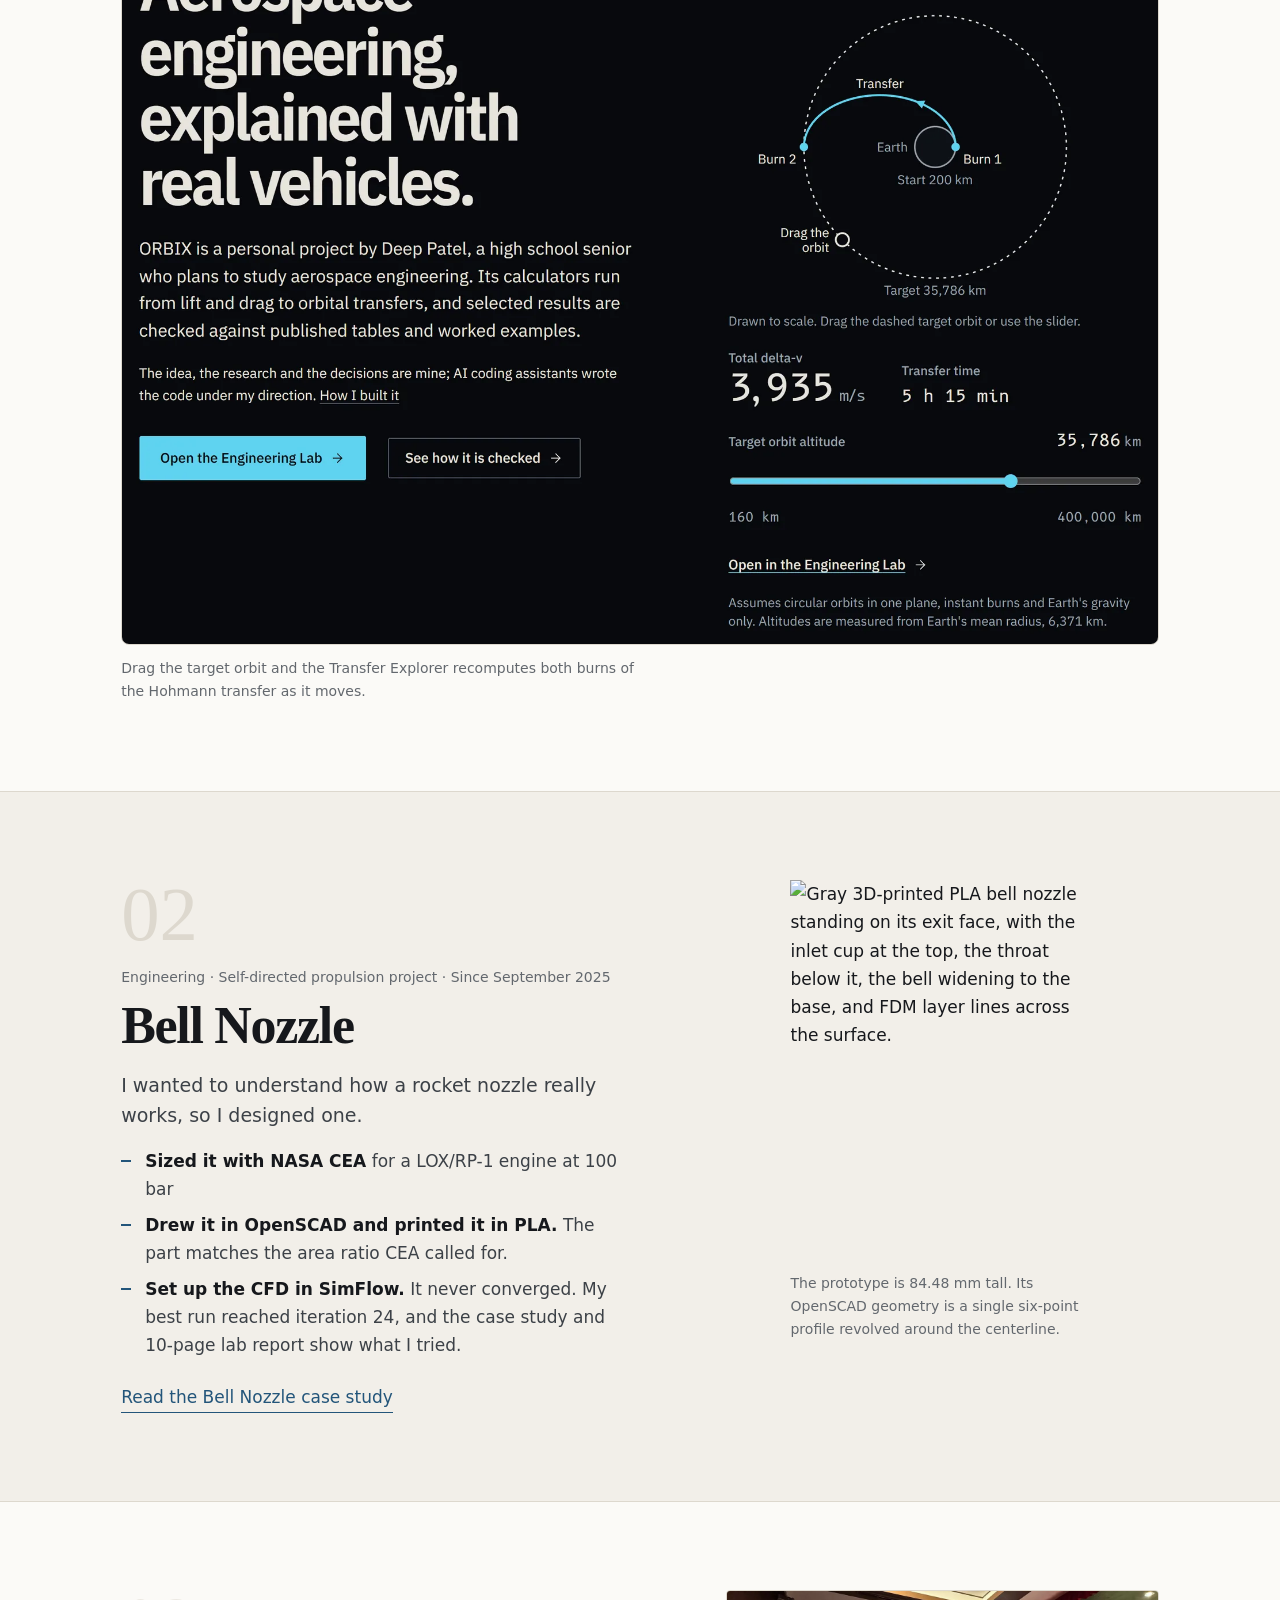
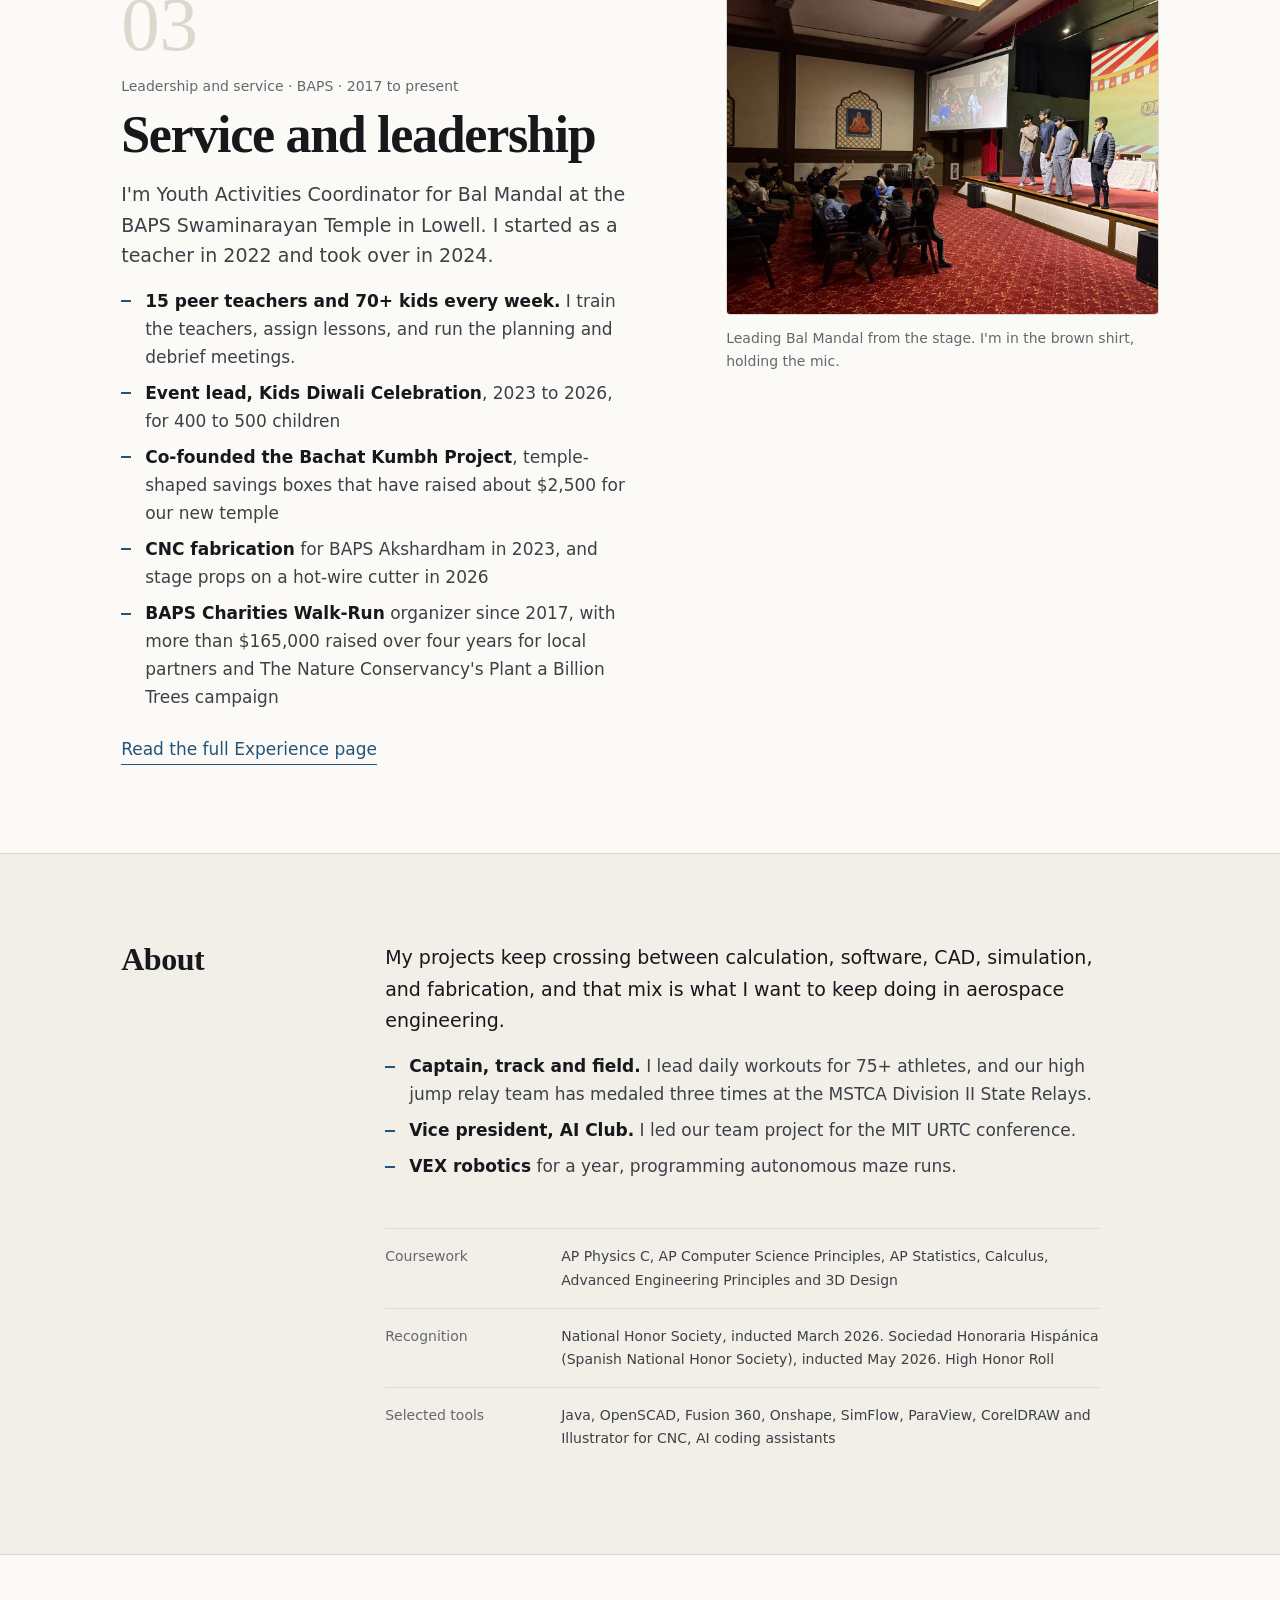
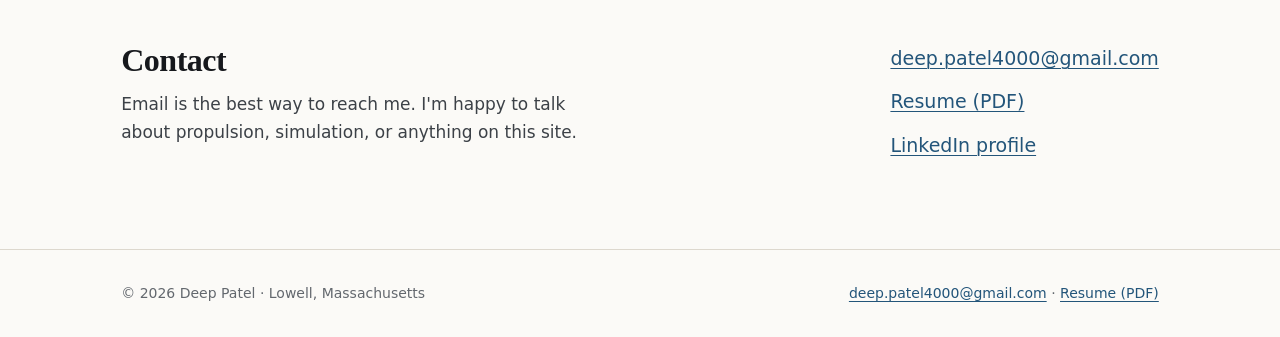
==== commit f0308c96: "feat: name Walk Green and The Nature Conservancy's Plant a Billion Trees campaign Co-Authored-By: Cl" ====
--- a/index.html
+++ b/index.html
@@ -168,7 +168,7 @@
               <li><strong>Event lead, Kids Diwali Celebration</strong>, 2023 to 2026, for 400 to 500 children</li>
               <li><strong>Co-founded the Bachat Kumbh Project</strong>, temple-shaped savings boxes that have raised about $2,500 for our new temple</li>
               <li><strong>CNC fabrication</strong> for BAPS Akshardham in 2023, and stage props on a hot-wire cutter in 2026</li>
-              <li><strong>BAPS Charities Walk-Run</strong> organizer since 2017, with more than $165,000 raised over four years</li>
+              <li><strong>BAPS Charities Walk-Run</strong> organizer since 2017, with more than $165,000 raised over four years for local partners and The Nature Conservancy's Plant a Billion Trees campaign</li>
             </ul>
 
             <p class="feature__links">
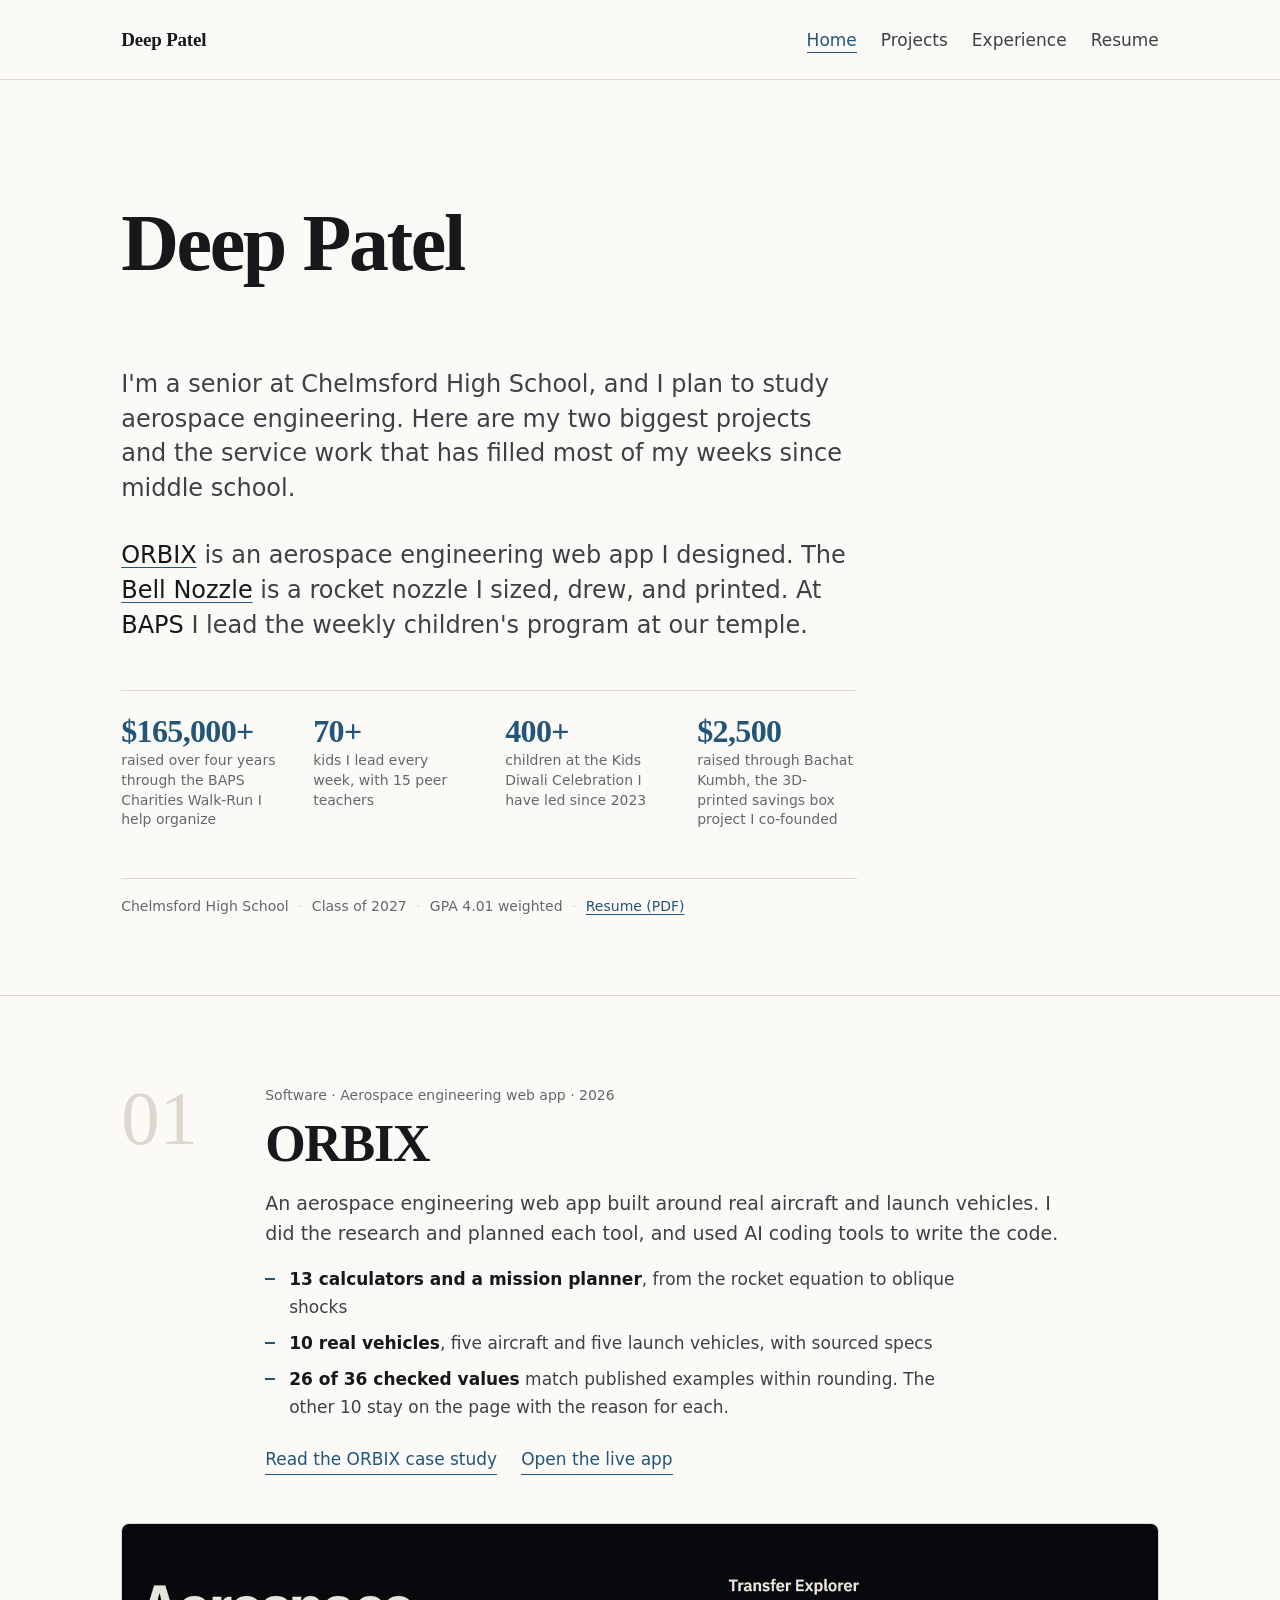
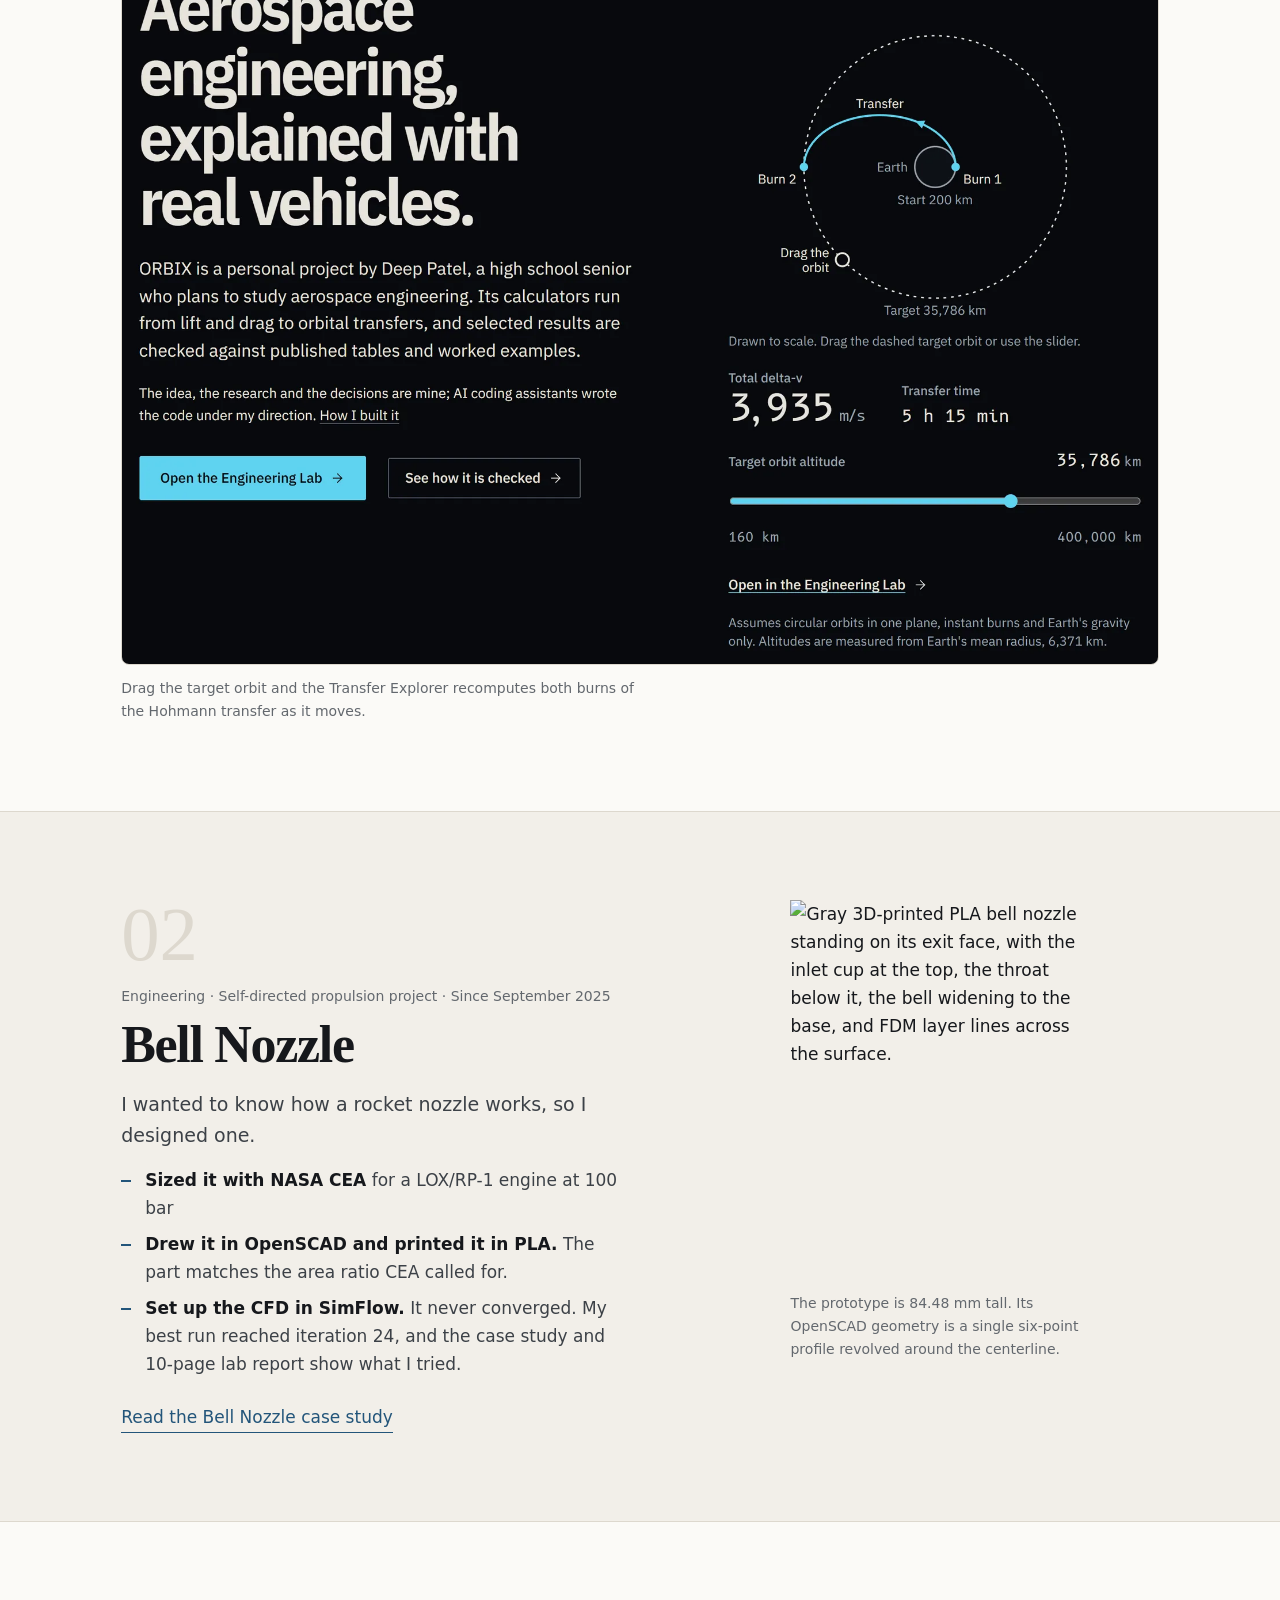
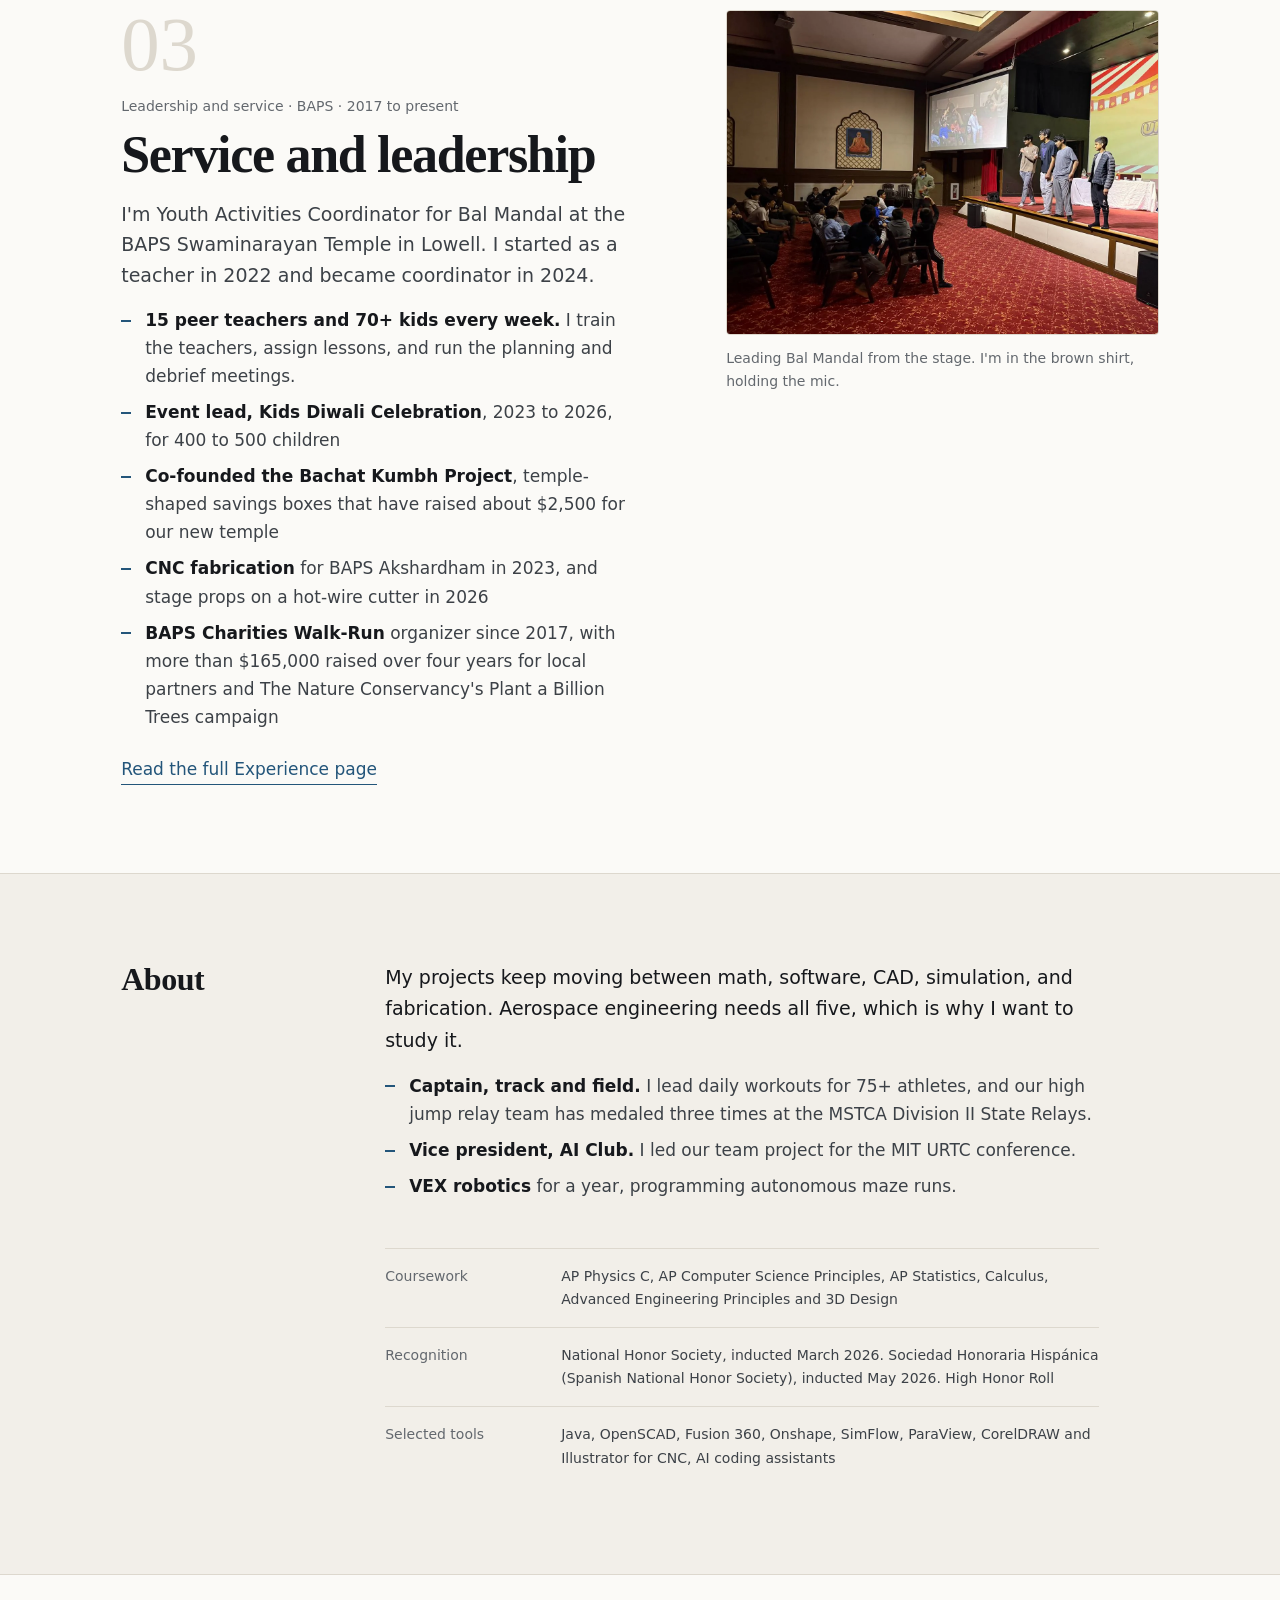
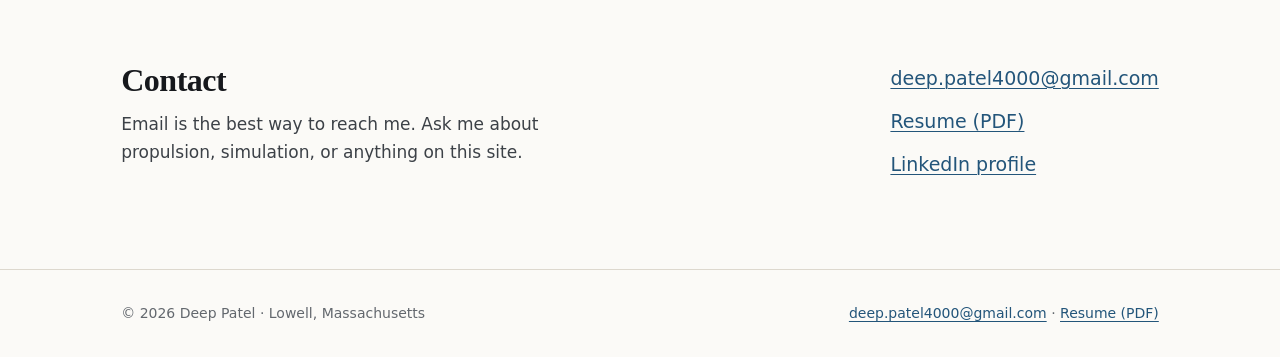
==== commit dd34970c: "feat: link projects from home intro, lead with impact figures, plainer copy - ORBIX and Bell Nozzle " ====
--- a/index.html
+++ b/index.html
@@ -40,32 +40,33 @@
         <h1 class="hero__name" id="hero-name">Deep Patel</h1>
         <div class="hero__body">
           <p>
-            I'm a senior at Chelmsford High School, and I plan to study aerospace engineering.
+            I'm a senior at Chelmsford High School, and I plan to study aerospace
+            engineering.
             Here are my two biggest projects and the service work that has filled most of my
             weeks since middle school.
           </p>
           <p>
-            <strong>ORBIX</strong> is an aerospace engineering web app I designed. The
-            <strong>Bell Nozzle</strong> is a rocket nozzle I sized, drew, and printed. At
+            <a href="projects/orbix/"><strong>ORBIX</strong></a> is an aerospace engineering web app I designed. The
+            <a href="projects/bell-nozzle/"><strong>Bell Nozzle</strong></a> is a rocket nozzle I sized, drew, and printed. At
             <strong>BAPS</strong> I lead the weekly children's program at our temple.
           </p>
         </div>
         <dl class="stats">
           <div>
-            <dt>engineering calculators in ORBIX</dt>
-            <dd>13</dd>
-          </div>
-          <div>
-            <dt>nozzle area ratio, printed to match NASA CEA</dt>
-            <dd>15.92</dd>
+            <dt>raised over four years through the BAPS Charities Walk-Run I help organize</dt>
+            <dd>$165,000+</dd>
           </div>
           <div>
             <dt>kids I lead every week, with 15 peer teachers</dt>
             <dd>70+</dd>
           </div>
           <div>
-            <dt>years as Kids Diwali event lead, for 400 to 500 children</dt>
-            <dd>4</dd>
+            <dt>children at the Kids Diwali Celebration I have led since 2023</dt>
+            <dd>400+</dd>
+          </div>
+          <div>
+            <dt>raised through Bachat Kumbh, the 3D-printed savings box project I co&#8209;founded</dt>
+            <dd>$2,500</dd>
           </div>
         </dl>
         <p class="hero__context">
@@ -126,7 +127,7 @@
             <p class="feature__kind">Engineering · Self-directed propulsion project · Since September 2025</p>
             <h3 class="feature__title" id="nozzle-title">Bell Nozzle</h3>
             <p class="feature__summary">
-              I wanted to understand how a rocket nozzle really works, so I designed one.
+              I wanted to know how a rocket nozzle works, so I designed one.
             </p>
             <ul class="points">
               <li><strong>Sized it with NASA CEA</strong> for a LOX/RP-1 engine at 100 bar</li>
@@ -160,8 +161,9 @@
             <p class="feature__kind">Leadership and service · BAPS · 2017 to present</p>
             <h3 class="feature__title" id="service-title">Service and leadership</h3>
             <p class="feature__summary">
-              I'm Youth Activities Coordinator for Bal Mandal at the BAPS Swaminarayan Temple
-              in Lowell. I started as a teacher in 2022 and took over in 2024.
+              I'm Youth Activities Coordinator for Bal Mandal at the BAPS Swaminarayan
+              Temple
+              in Lowell. I started as a teacher in 2022 and became coordinator in 2024.
             </p>
             <ul class="points">
               <li><strong>15 peer teachers and 70+ kids every week.</strong> I train the teachers, assign lessons, and run the planning and debrief meetings.</li>
@@ -199,8 +201,9 @@
         <div>
           <div class="prose prose--lead">
             <p>
-              My projects keep crossing between calculation, software, CAD, simulation, and
-              fabrication, and that mix is what I want to keep doing in aerospace engineering.
+              My projects keep moving between math, software, CAD, simulation, and
+              fabrication. Aerospace engineering needs all five, which is why I want to
+              study it.
             </p>
           </div>
           <ul class="points">
@@ -232,8 +235,8 @@
         <div>
           <h2 class="section__title" id="contact-title">Contact</h2>
           <p class="contact__note">
-            Email is the best way to reach me. I'm happy to talk about propulsion, simulation,
-            or anything on this site.
+            Email is the best way to reach me. Ask me about propulsion, simulation, or
+            anything on this site.
           </p>
         </div>
         <div class="contact__links">
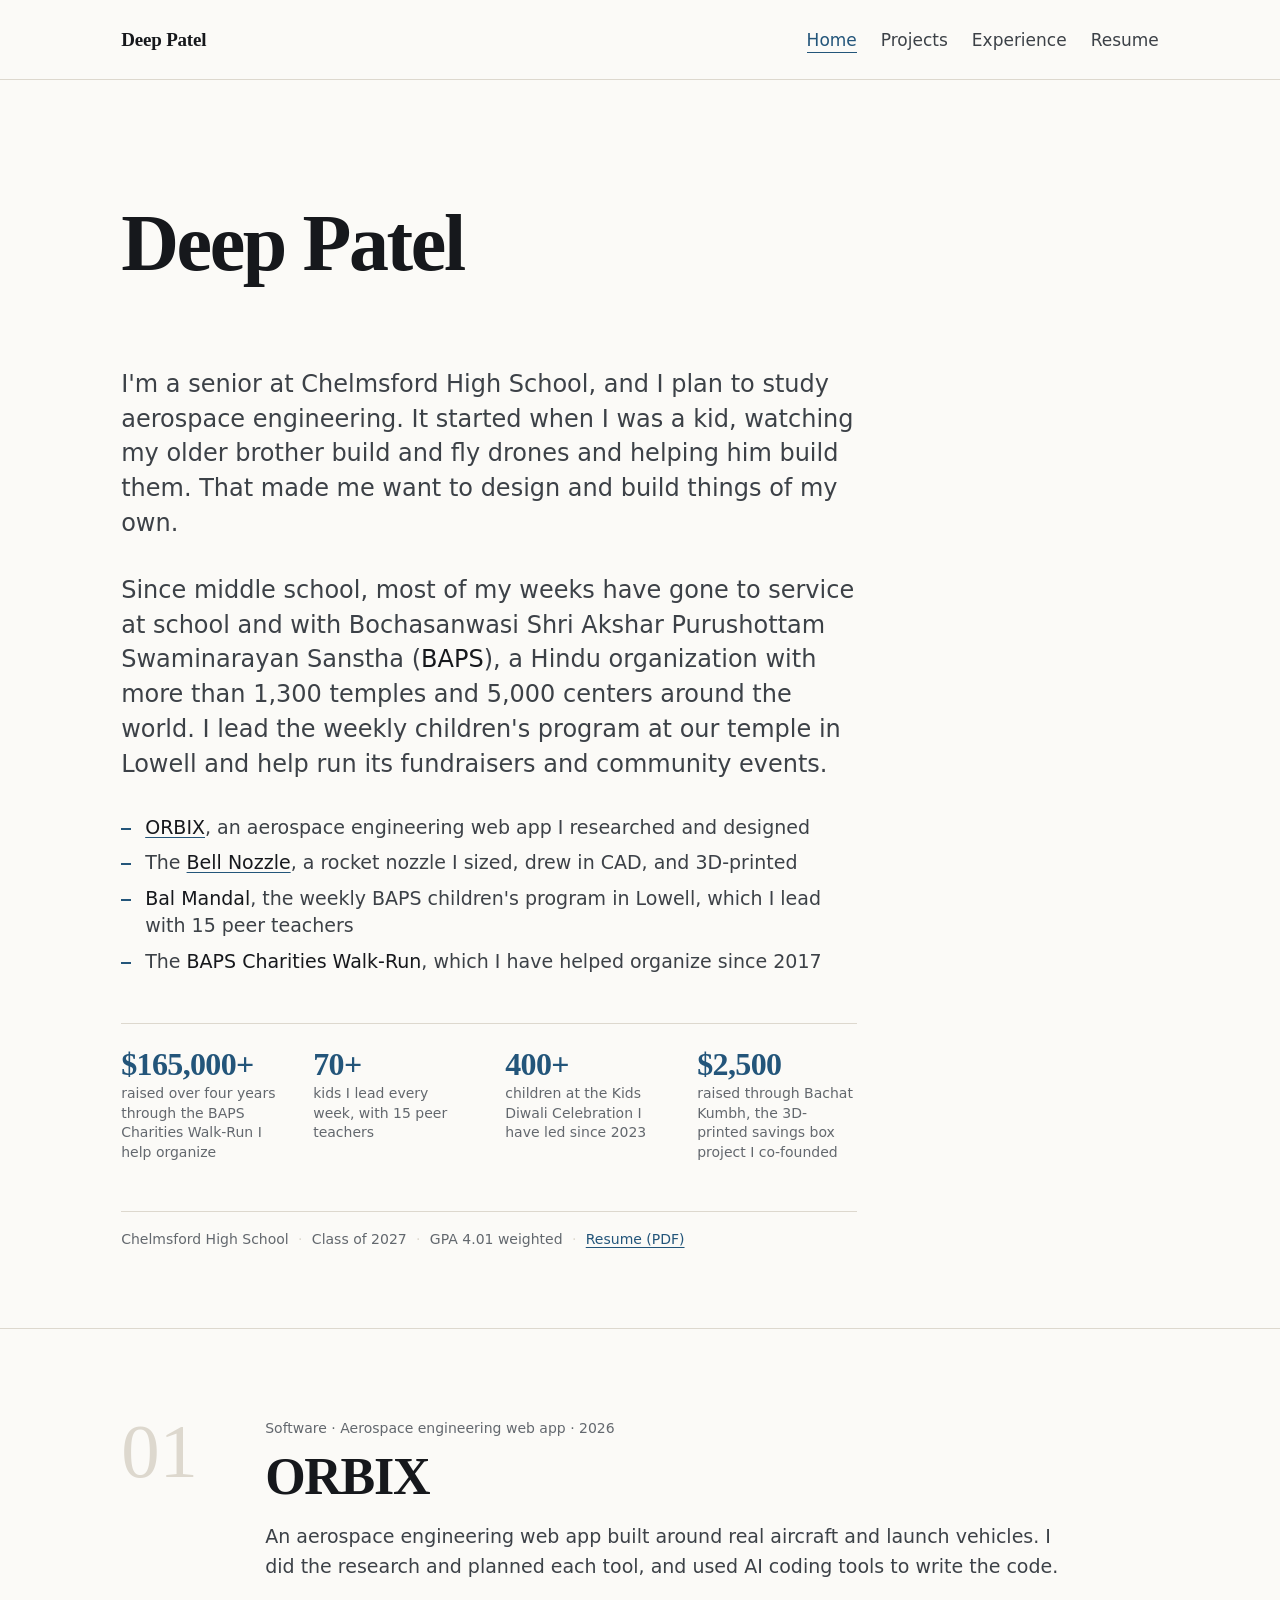
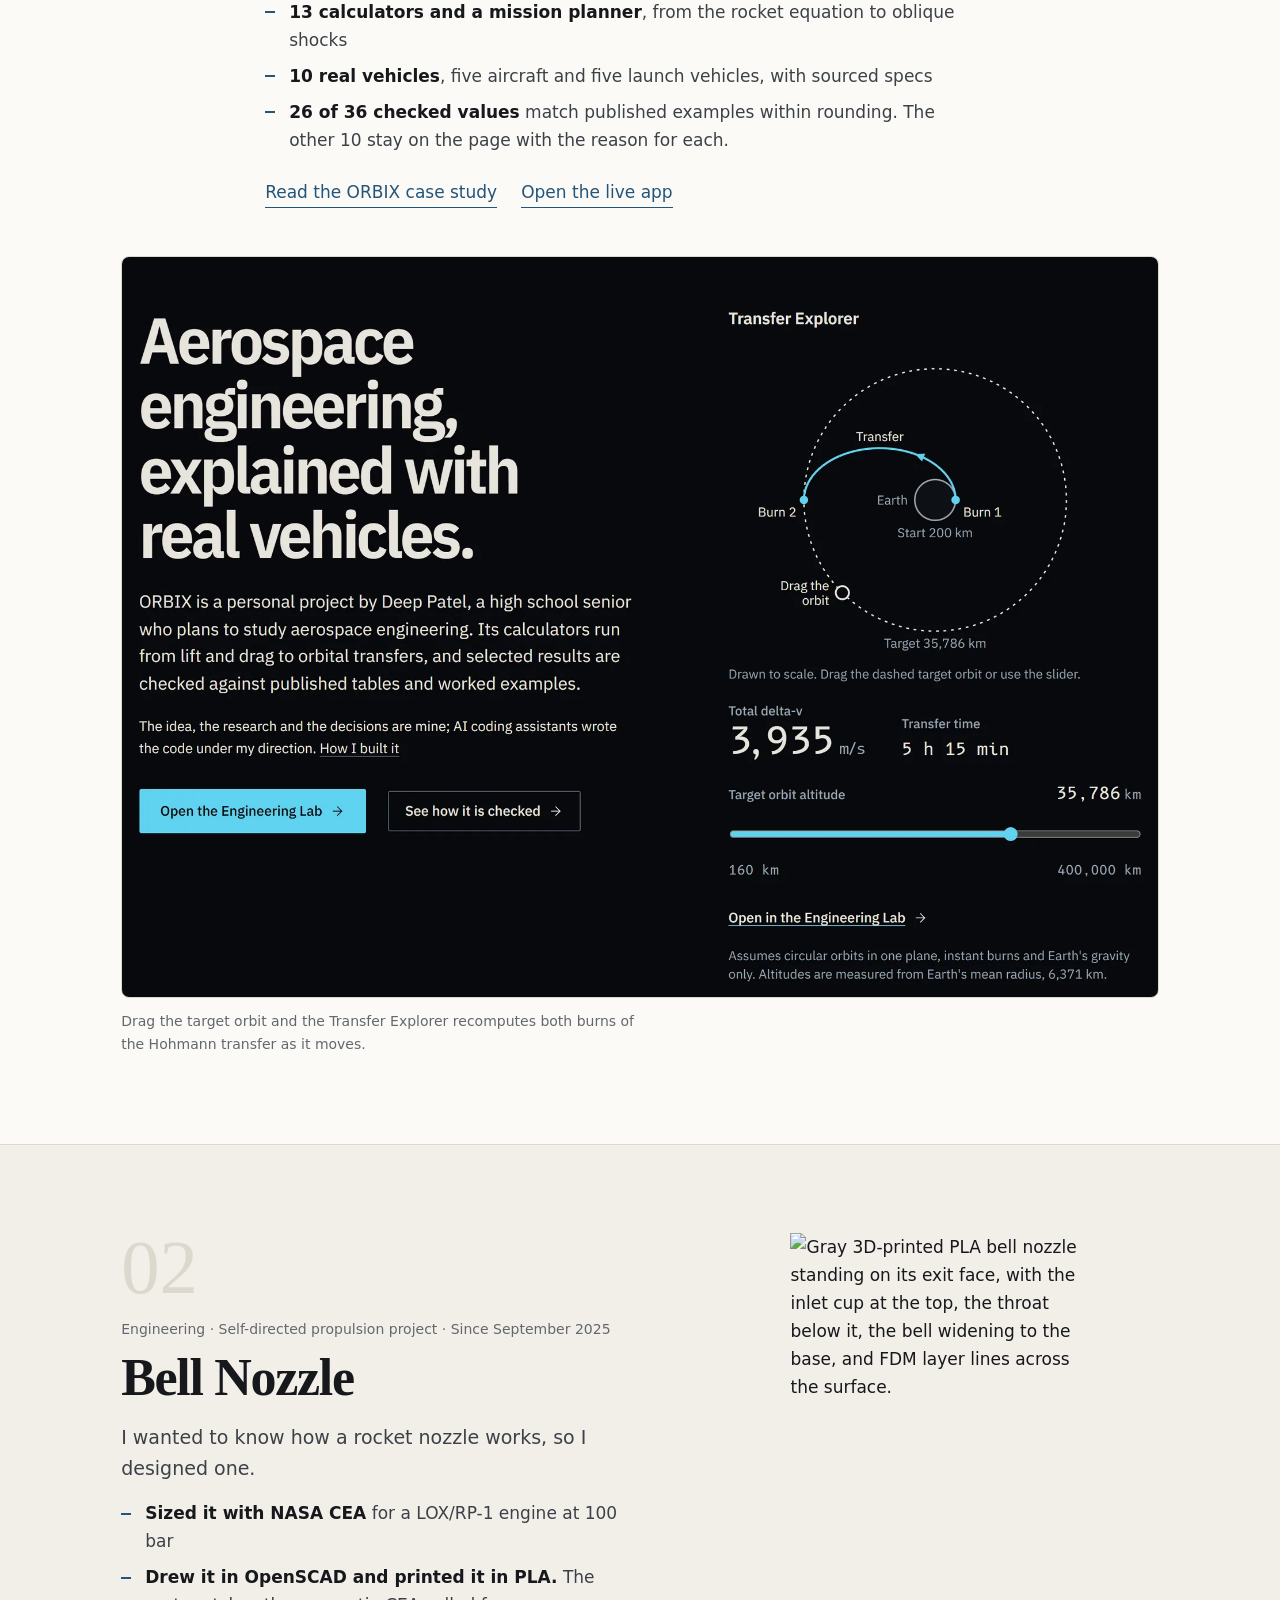
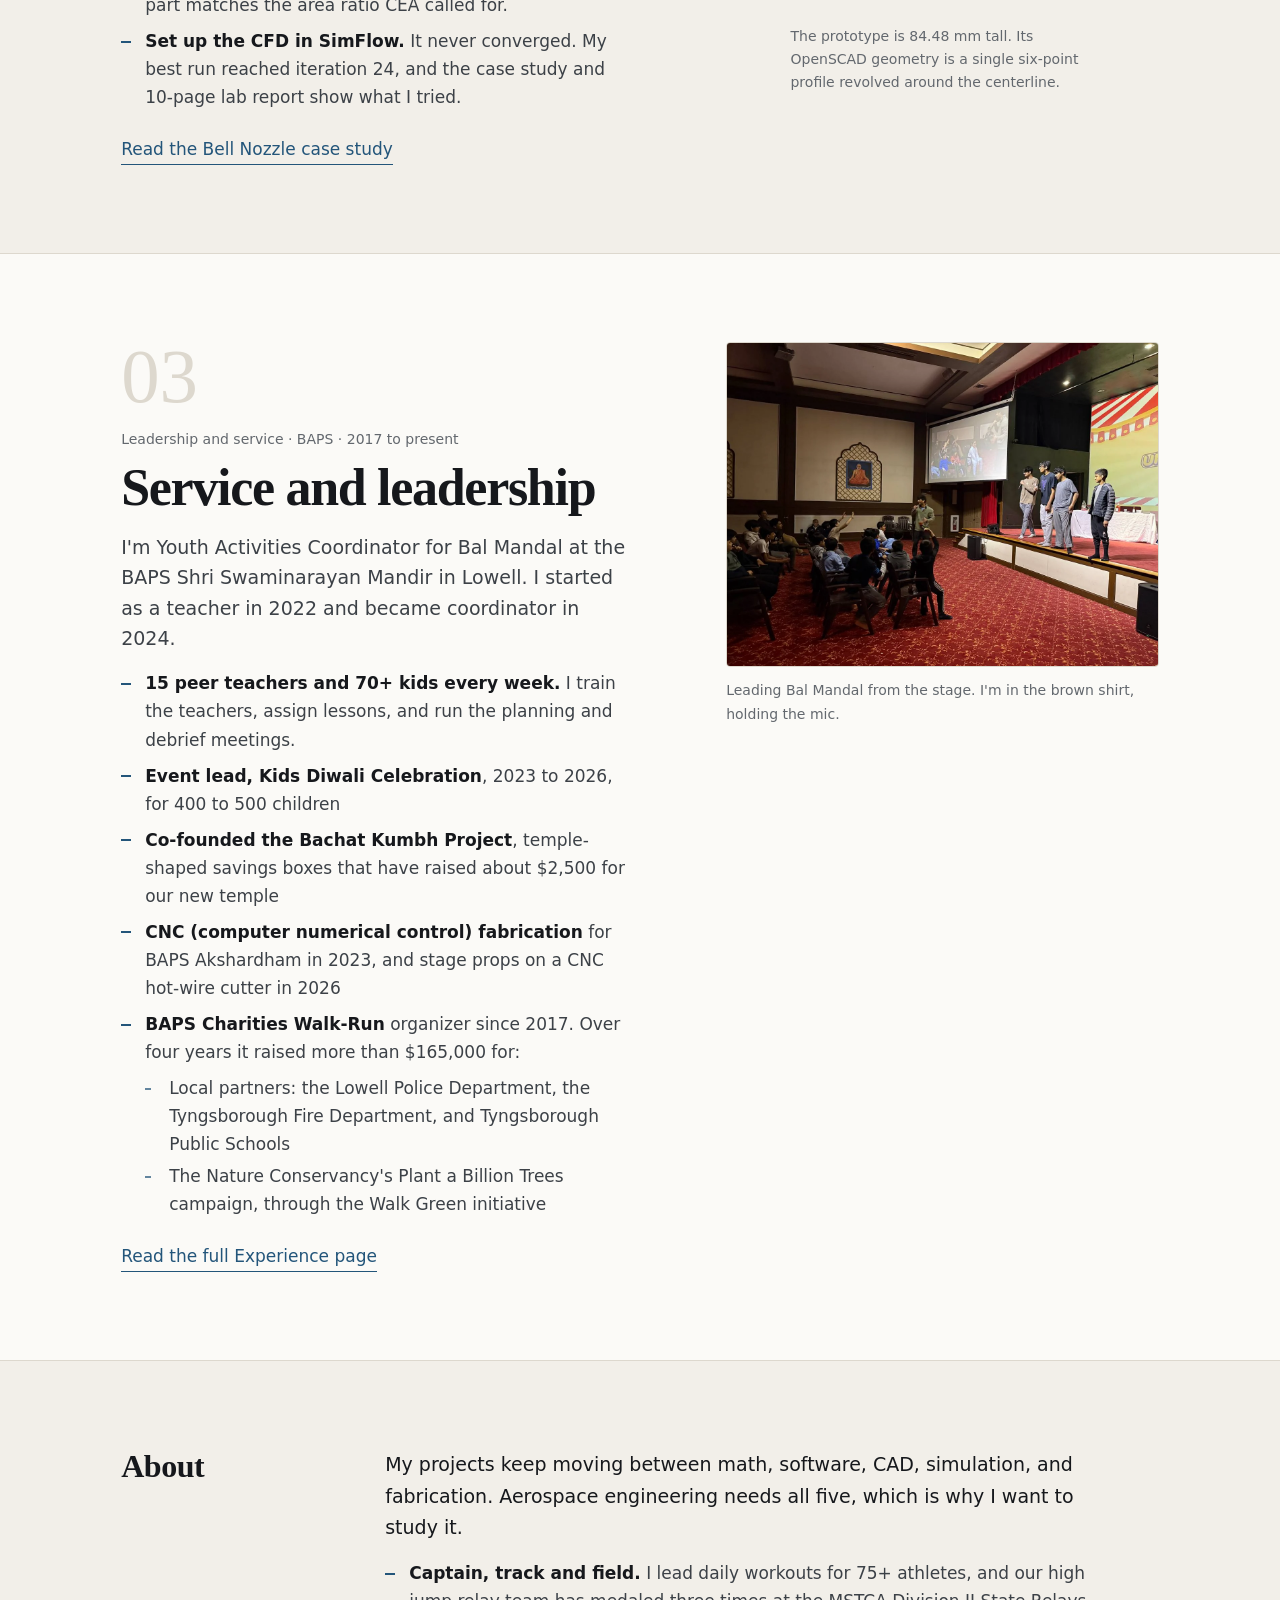
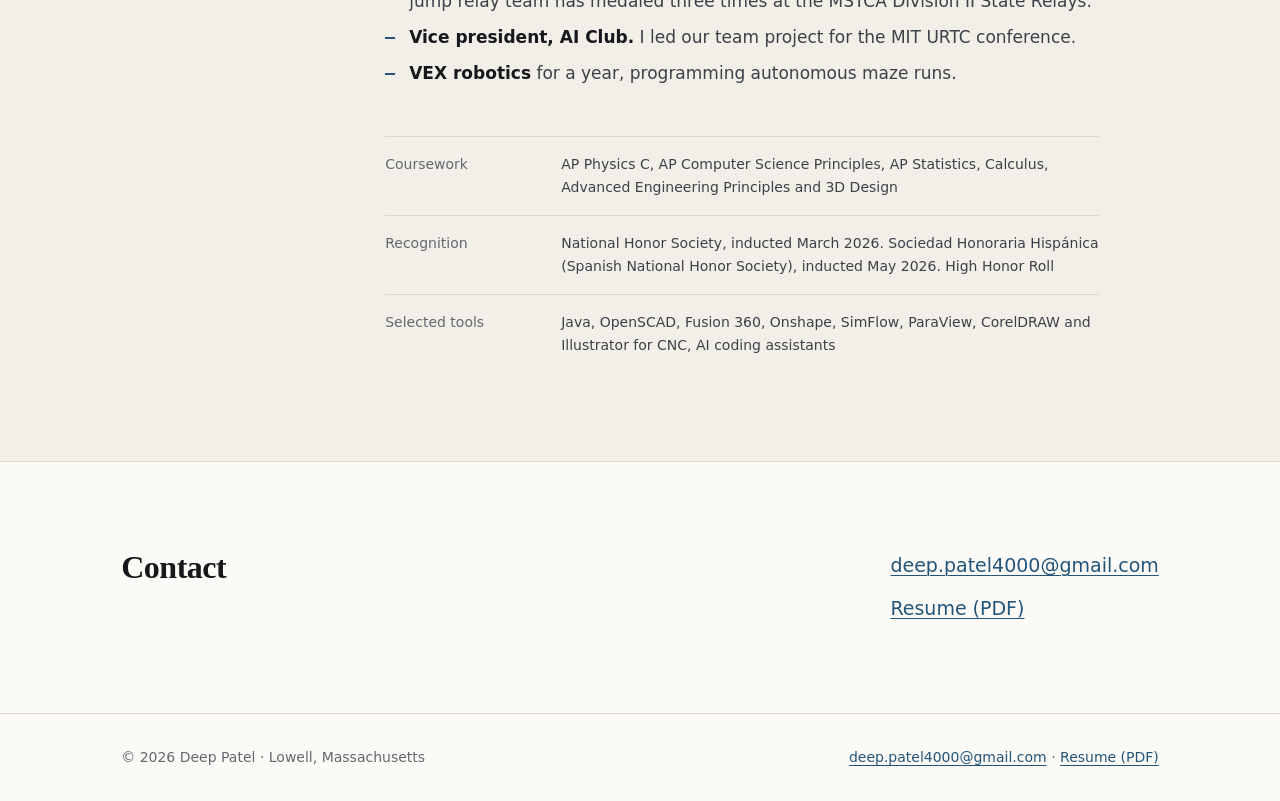
==== commit a609c110: "feat: name BAPS in full with its scale, list projects in the intro, grammar pass Spell out Bochasanw" ====
--- a/index.html
+++ b/index.html
@@ -41,15 +41,22 @@
         <div class="hero__body">
           <p>
             I'm a senior at Chelmsford High School, and I plan to study aerospace
-            engineering.
-            Here are my two biggest projects and the service work that has filled most of my
-            weeks since middle school.
+            engineering. It started when I was a kid, watching my older brother build and fly drones and helping him build them.
+            That made me want to design and build things of my own.
           </p>
           <p>
-            <a href="projects/orbix/"><strong>ORBIX</strong></a> is an aerospace engineering web app I designed. The
-            <a href="projects/bell-nozzle/"><strong>Bell Nozzle</strong></a> is a rocket nozzle I sized, drew, and printed. At
-            <strong>BAPS</strong> I lead the weekly children's program at our temple.
+            Since middle school, most of my weeks have gone to service at school and
+            with Bochasanwasi Shri Akshar Purushottam Swaminarayan Sanstha
+            (<strong>BAPS</strong>), a Hindu organization with more than 1,300 temples
+            and 5,000 centers around the world. I lead the weekly children's program at
+            our temple in Lowell and help run its fundraisers and community events.
           </p>
+          <ul class="hero__list">
+            <li><a href="projects/orbix/"><strong>ORBIX</strong></a>, an aerospace engineering web app I researched and designed</li>
+            <li>The <a href="projects/bell-nozzle/"><strong>Bell Nozzle</strong></a>, a rocket nozzle I sized, drew in CAD, and 3D-printed</li>
+            <li><strong>Bal Mandal</strong>, the weekly BAPS children's program in Lowell, which I lead with 15 peer teachers</li>
+            <li>The <strong>BAPS Charities Walk-Run</strong>, which I have helped organize since 2017</li>
+          </ul>
         </div>
         <dl class="stats">
           <div>
@@ -70,9 +77,10 @@
           </div>
         </dl>
         <p class="hero__context">
-          Chelmsford High School <span aria-hidden="true">·</span> Class of 2027
-          <span aria-hidden="true">·</span> GPA 4.01 weighted <span aria-hidden="true">·</span>
-          <a href="assets/deep-patel-resume.pdf">Resume (PDF)</a>
+          Chelmsford High School <span aria-hidden="true">·</span> Class of 2027 <span
+          aria-hidden="true">·</span> GPA 4.01 weighted <span
+          aria-hidden="true">·</span> <a href="assets/deep-patel-resume.pdf">Resume
+          (PDF)</a>
         </p>
       </div>
     </section>
@@ -89,8 +97,8 @@
               <h3 class="feature__title" id="orbix-title">ORBIX</h3>
               <p class="feature__summary">
                 An aerospace engineering web app built around real aircraft and launch
-                vehicles. I did the research and planned each tool, and used AI coding tools
-                to write the code.
+                vehicles. I did the research and planned each tool, and used AI coding
+                tools to write the code.
               </p>
               <ul class="points">
                 <li><strong>13 calculators and a mission planner</strong>, from the rocket equation to oblique shocks</li>
@@ -98,8 +106,10 @@
                 <li><strong>26 of 36 checked values</strong> match published examples within rounding. The other 10 stay on the page with the reason for each.</li>
               </ul>
               <p class="feature__links">
-                <a class="link-arrow" href="projects/orbix/">Read the ORBIX case study</a>
-                <a class="link-arrow" href="https://orbix-aerospace.vercel.app" rel="noopener">Open the live app</a>
+                <a class="link-arrow" href="projects/orbix/">Read the ORBIX case
+                study</a> <a class="link-arrow"
+                href="https://orbix-aerospace.vercel.app" rel="noopener">Open the live
+                app</a>
               </p>
             </div>
           </div>
@@ -113,8 +123,8 @@
               width="1800" height="1286" fetchpriority="high" decoding="async"
             >
             <figcaption>
-              Drag the target orbit and the Transfer Explorer recomputes both burns of the
-              Hohmann transfer as it moves.
+              Drag the target orbit and the Transfer Explorer recomputes both burns of
+              the Hohmann transfer as it moves.
             </figcaption>
           </div>
         </figure>
@@ -136,7 +146,8 @@
             </ul>
 
             <p class="feature__links">
-              <a class="link-arrow" href="projects/bell-nozzle/">Read the Bell Nozzle case study</a>
+              <a class="link-arrow" href="projects/bell-nozzle/">Read the Bell Nozzle
+              case study</a>
             </p>
           </div>
 
@@ -147,8 +158,8 @@
               width="1122" height="1402" loading="lazy" decoding="async"
             >
             <figcaption>
-              The prototype is 84.48 mm tall. Its OpenSCAD geometry is a single six-point
-              profile revolved around the centerline.
+              The prototype is 84.48 mm tall. Its OpenSCAD geometry is a single
+              six-point profile revolved around the centerline.
             </figcaption>
           </figure>
         </div>
@@ -161,16 +172,22 @@
             <p class="feature__kind">Leadership and service · BAPS · 2017 to present</p>
             <h3 class="feature__title" id="service-title">Service and leadership</h3>
             <p class="feature__summary">
-              I'm Youth Activities Coordinator for Bal Mandal at the BAPS Swaminarayan
-              Temple
-              in Lowell. I started as a teacher in 2022 and became coordinator in 2024.
+              I'm Youth Activities Coordinator for Bal Mandal at the BAPS Shri
+              Swaminarayan Mandir in Lowell. I started as a teacher in 2022 and became coordinator in
+              2024.
             </p>
             <ul class="points">
               <li><strong>15 peer teachers and 70+ kids every week.</strong> I train the teachers, assign lessons, and run the planning and debrief meetings.</li>
               <li><strong>Event lead, Kids Diwali Celebration</strong>, 2023 to 2026, for 400 to 500 children</li>
               <li><strong>Co-founded the Bachat Kumbh Project</strong>, temple-shaped savings boxes that have raised about $2,500 for our new temple</li>
-              <li><strong>CNC fabrication</strong> for BAPS Akshardham in 2023, and stage props on a hot-wire cutter in 2026</li>
-              <li><strong>BAPS Charities Walk-Run</strong> organizer since 2017, with more than $165,000 raised over four years for local partners and The Nature Conservancy's Plant a Billion Trees campaign</li>
+              <li><strong>CNC (computer numerical control) fabrication</strong> for BAPS Akshardham in 2023, and stage props on a CNC hot-wire cutter in 2026</li>
+              <li>
+                <strong>BAPS Charities Walk-Run</strong> organizer since 2017. Over four years it raised more than $165,000 for:
+                <ul class="points points--sub">
+                  <li>Local partners: the Lowell Police Department, the Tyngsborough Fire Department, and Tyngsborough Public Schools</li>
+                  <li>The Nature Conservancy's Plant a Billion Trees campaign, through the Walk Green initiative</li>
+                </ul>
+              </li>
             </ul>
 
             <p class="feature__links">
@@ -185,7 +202,8 @@
               width="1280" height="960" loading="lazy" decoding="async"
             >
             <figcaption>
-              Leading Bal Mandal from the stage. I'm in the brown shirt, holding the mic.
+              Leading Bal Mandal from the stage. I'm in the brown shirt, holding the
+              mic.
             </figcaption>
           </figure>
         </div>
@@ -234,15 +252,10 @@
       <div class="wrap contact">
         <div>
           <h2 class="section__title" id="contact-title">Contact</h2>
-          <p class="contact__note">
-            Email is the best way to reach me. Ask me about propulsion, simulation, or
-            anything on this site.
-          </p>
         </div>
         <div class="contact__links">
-          <a href="mailto:deep.patel4000@gmail.com">deep.patel4000@gmail.com</a>
-          <a href="assets/deep-patel-resume.pdf">Resume (PDF)</a>
-          <a href="https://www.linkedin.com/in/deep-patel-91ab41378/" rel="noopener">LinkedIn profile</a>
+          <a href="mailto:deep.patel4000@gmail.com">deep.patel4000@gmail.com</a> <a
+          href="assets/deep-patel-resume.pdf">Resume (PDF)</a>
         </div>
       </div>
     </section>
@@ -252,9 +265,9 @@
     <div class="wrap site-footer__inner">
       <p>© 2026 Deep Patel · Lowell, Massachusetts</p>
       <p>
-        <a href="mailto:deep.patel4000@gmail.com">deep.patel4000@gmail.com</a>
-        <span aria-hidden="true">·</span>
-        <a href="assets/deep-patel-resume.pdf">Resume (PDF)</a>
+        <a href="mailto:deep.patel4000@gmail.com">deep.patel4000@gmail.com</a> <span
+        aria-hidden="true">·</span> <a href="assets/deep-patel-resume.pdf">Resume
+        (PDF)</a>
       </p>
     </div>
   </footer>
--- a/styles.css
+++ b/styles.css
@@ -306,9 +306,33 @@
   color: var(--color-text-secondary);
 }
 
-.hero__body p strong {
+.hero__body p strong,
+.hero__list strong {
   font-weight: 500;
   color: var(--color-text);
+}
+
+.hero__list {
+  display: grid;
+  gap: var(--space-2);
+  font-size: var(--step-1);
+  line-height: 1.45;
+  color: var(--color-text-secondary);
+}
+
+.hero__list li {
+  position: relative;
+  padding-left: var(--space-5);
+}
+
+.hero__list li::before {
+  content: "";
+  position: absolute;
+  left: 0;
+  top: 0.75em;
+  width: 0.6rem;
+  height: 2px;
+  background: var(--color-accent);
 }
 
 .hero__inner {
@@ -664,6 +688,16 @@
   background: var(--color-accent);
 }
 
+.points--sub {
+  margin-top: var(--space-2);
+  gap: var(--space-1);
+}
+
+.points--sub li::before {
+  width: 0.35rem;
+  opacity: 0.7;
+}
+
 .points strong {
   font-weight: 600;
   color: var(--color-text);
@@ -874,12 +908,6 @@
   gap: var(--space-6);
 }
 
-.contact__note {
-  margin-top: var(--space-3);
-  color: var(--color-text-secondary);
-  max-width: 44ch;
-}
-
 .contact__links {
   display: grid;
   gap: var(--space-3);
@@ -971,6 +999,33 @@
 /* top-level pages have no back link, so the title leads the masthead */
 .project-header__title:first-child {
   margin-top: 0;
+}
+
+/* primary call to action under a project lede, e.g. the live ORBIX app */
+.project-actions {
+  display: flex;
+  flex-wrap: wrap;
+  align-items: center;
+  gap: var(--space-4) var(--space-5);
+  margin-top: var(--space-6);
+}
+
+.button {
+  display: inline-flex;
+  align-items: center;
+  gap: var(--space-2);
+  padding: var(--space-3) var(--space-5);
+  border-radius: var(--radius-sm);
+  background: var(--color-accent);
+  color: #fff;
+  font-weight: 600;
+  text-decoration: none;
+  transition: background-color var(--transition);
+}
+
+.button:hover {
+  background: var(--color-accent-hover);
+  color: #fff;
 }
 
 .project-meta {
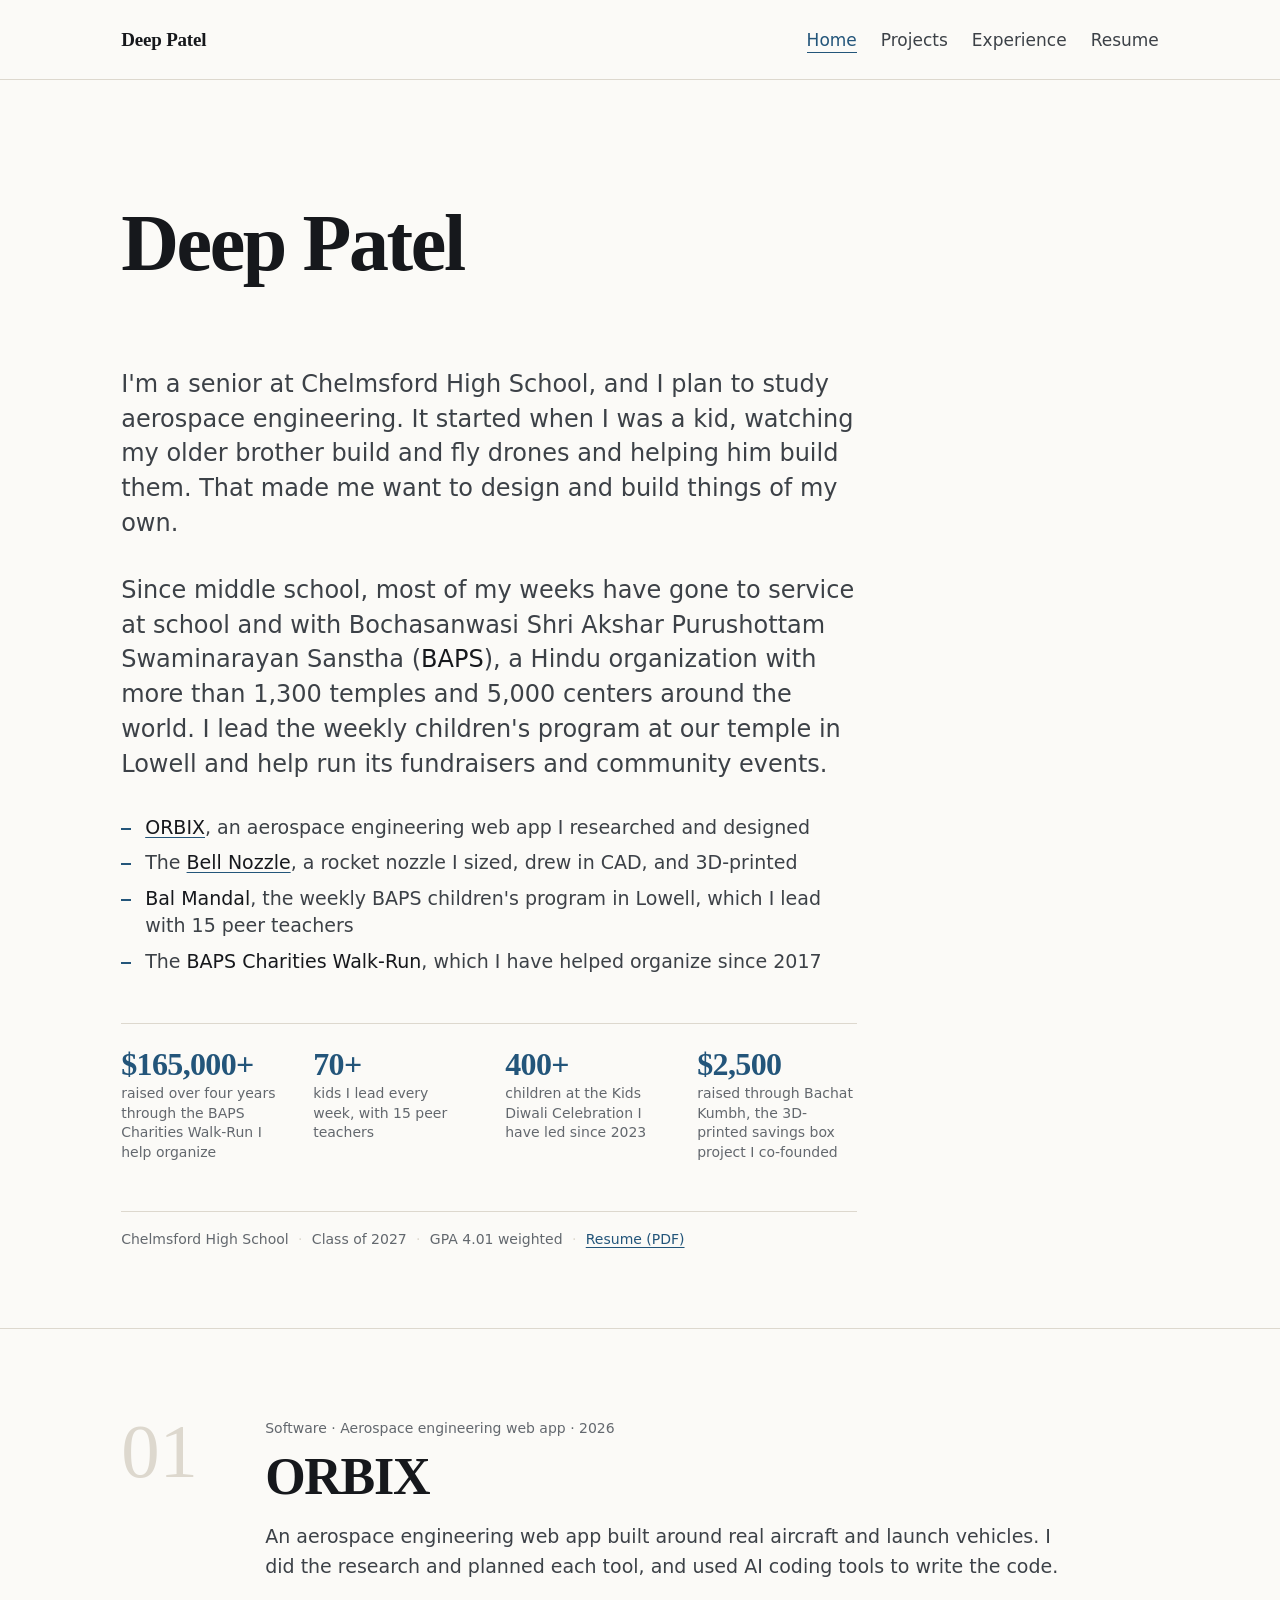
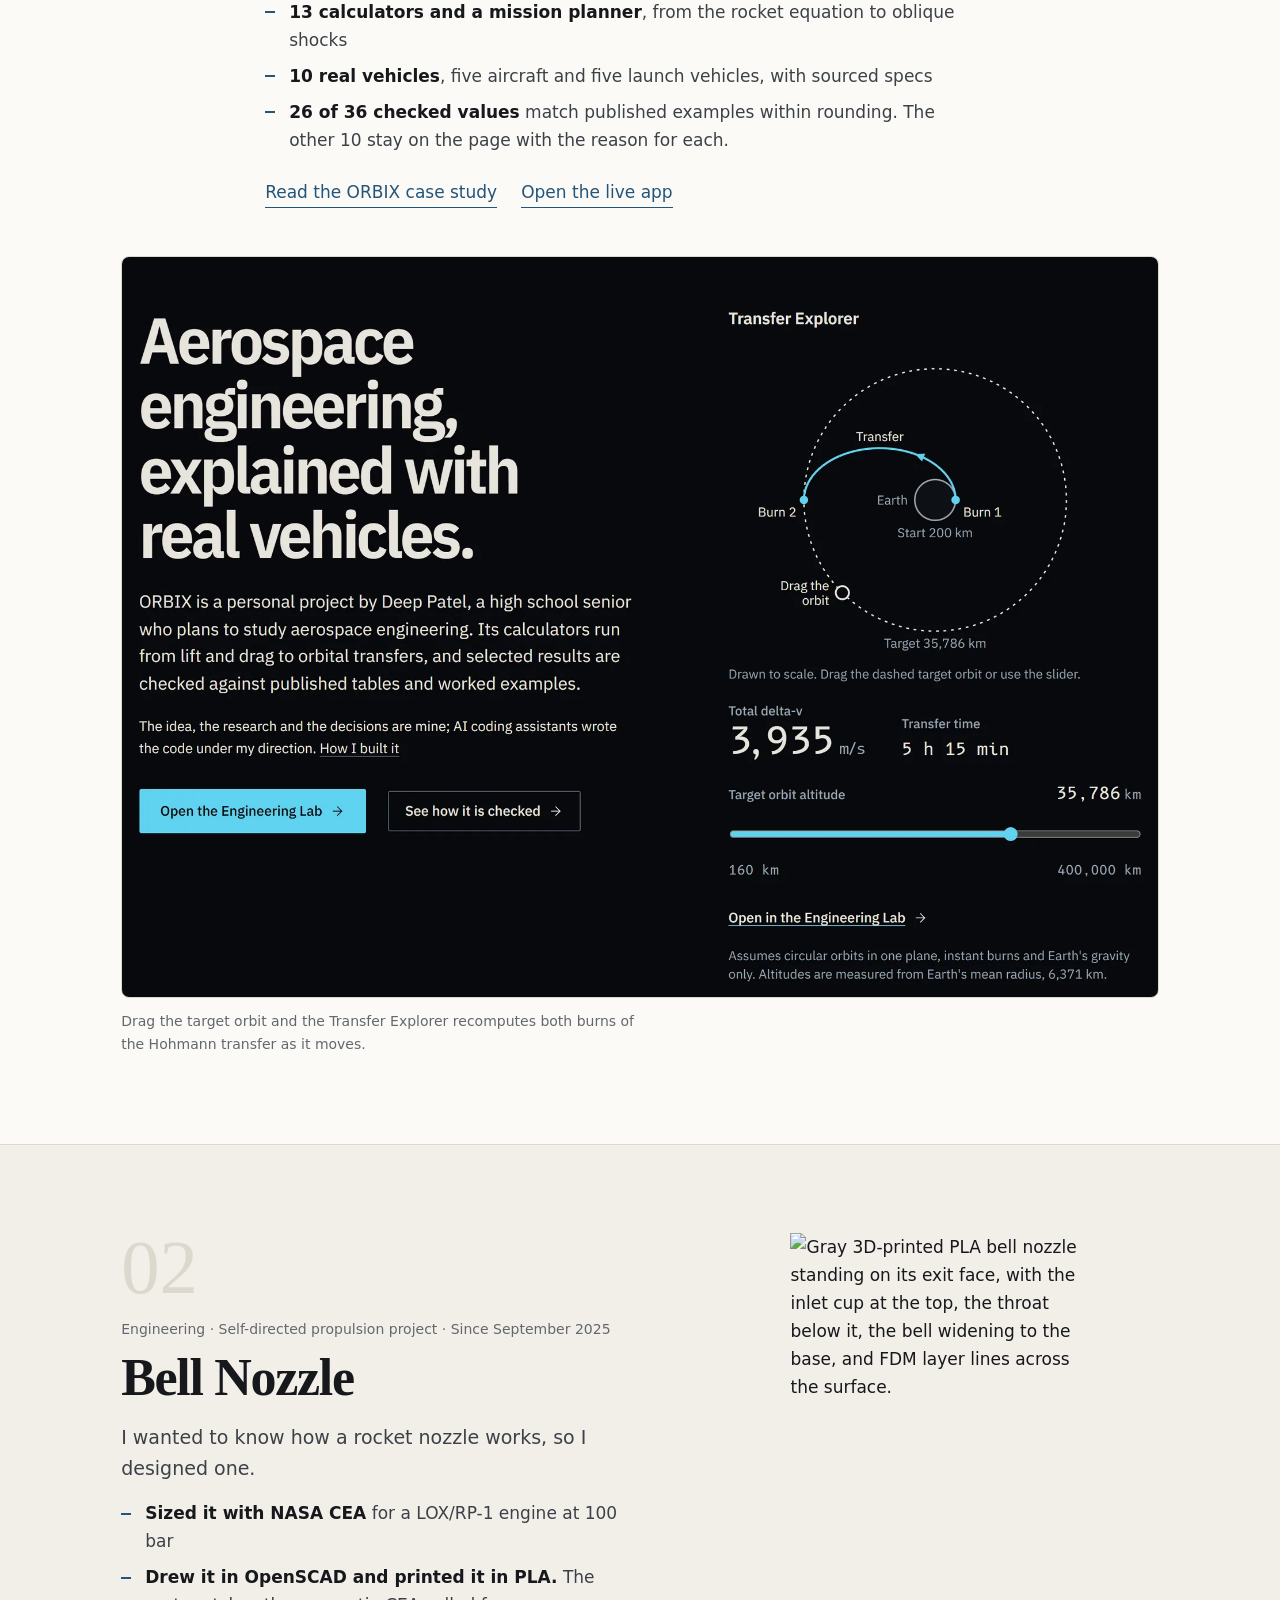
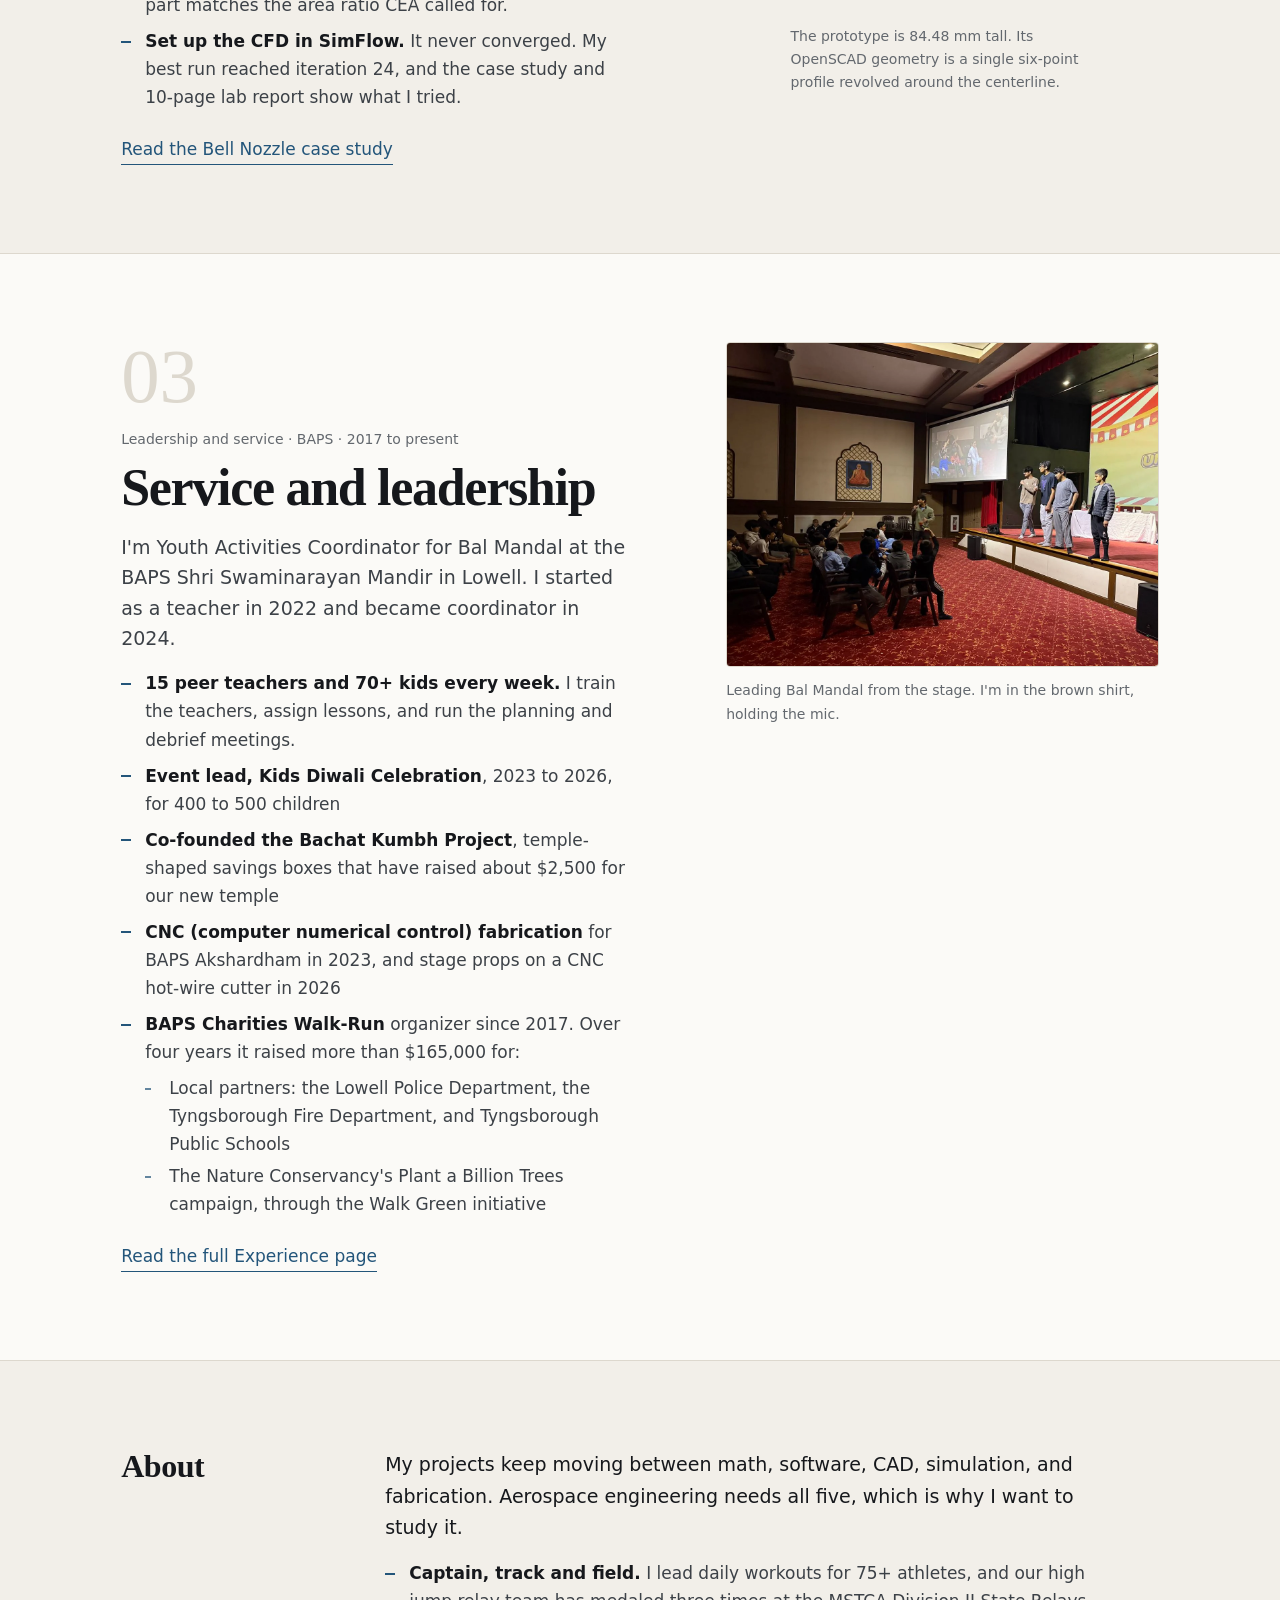
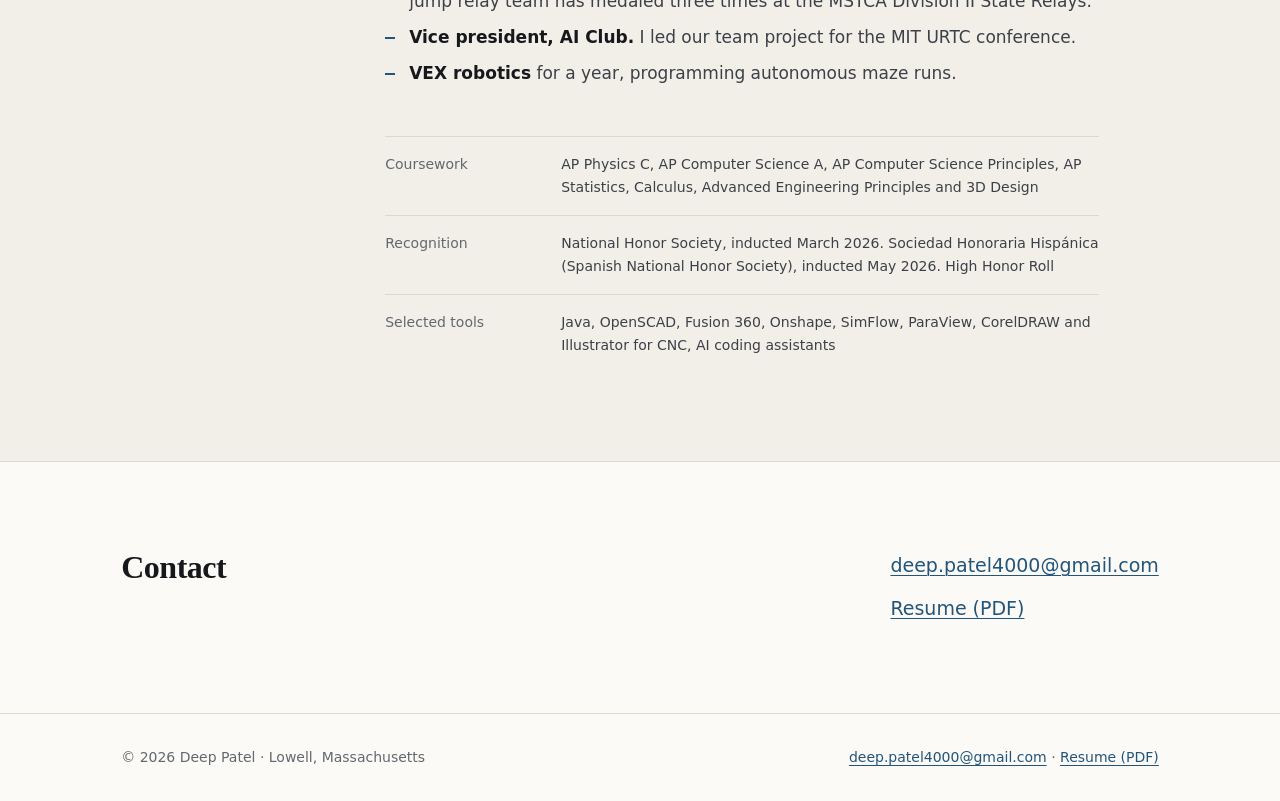
==== commit 6594ea66: "fix: refreshed public resume, pre-K age range, Kishore Mandal wording, AP CS A Co-Authored-By: Claud" ====
--- a/index.html
+++ b/index.html
@@ -233,7 +233,7 @@
           <dl class="inline-facts">
             <div>
               <dt>Coursework</dt>
-              <dd>AP Physics C, AP Computer Science Principles, AP Statistics, Calculus, Advanced Engineering Principles and 3D Design</dd>
+              <dd>AP Physics C, AP Computer Science A, AP Computer Science Principles, AP Statistics, Calculus, Advanced Engineering Principles and 3D Design</dd>
             </div>
             <div>
               <dt>Recognition</dt>
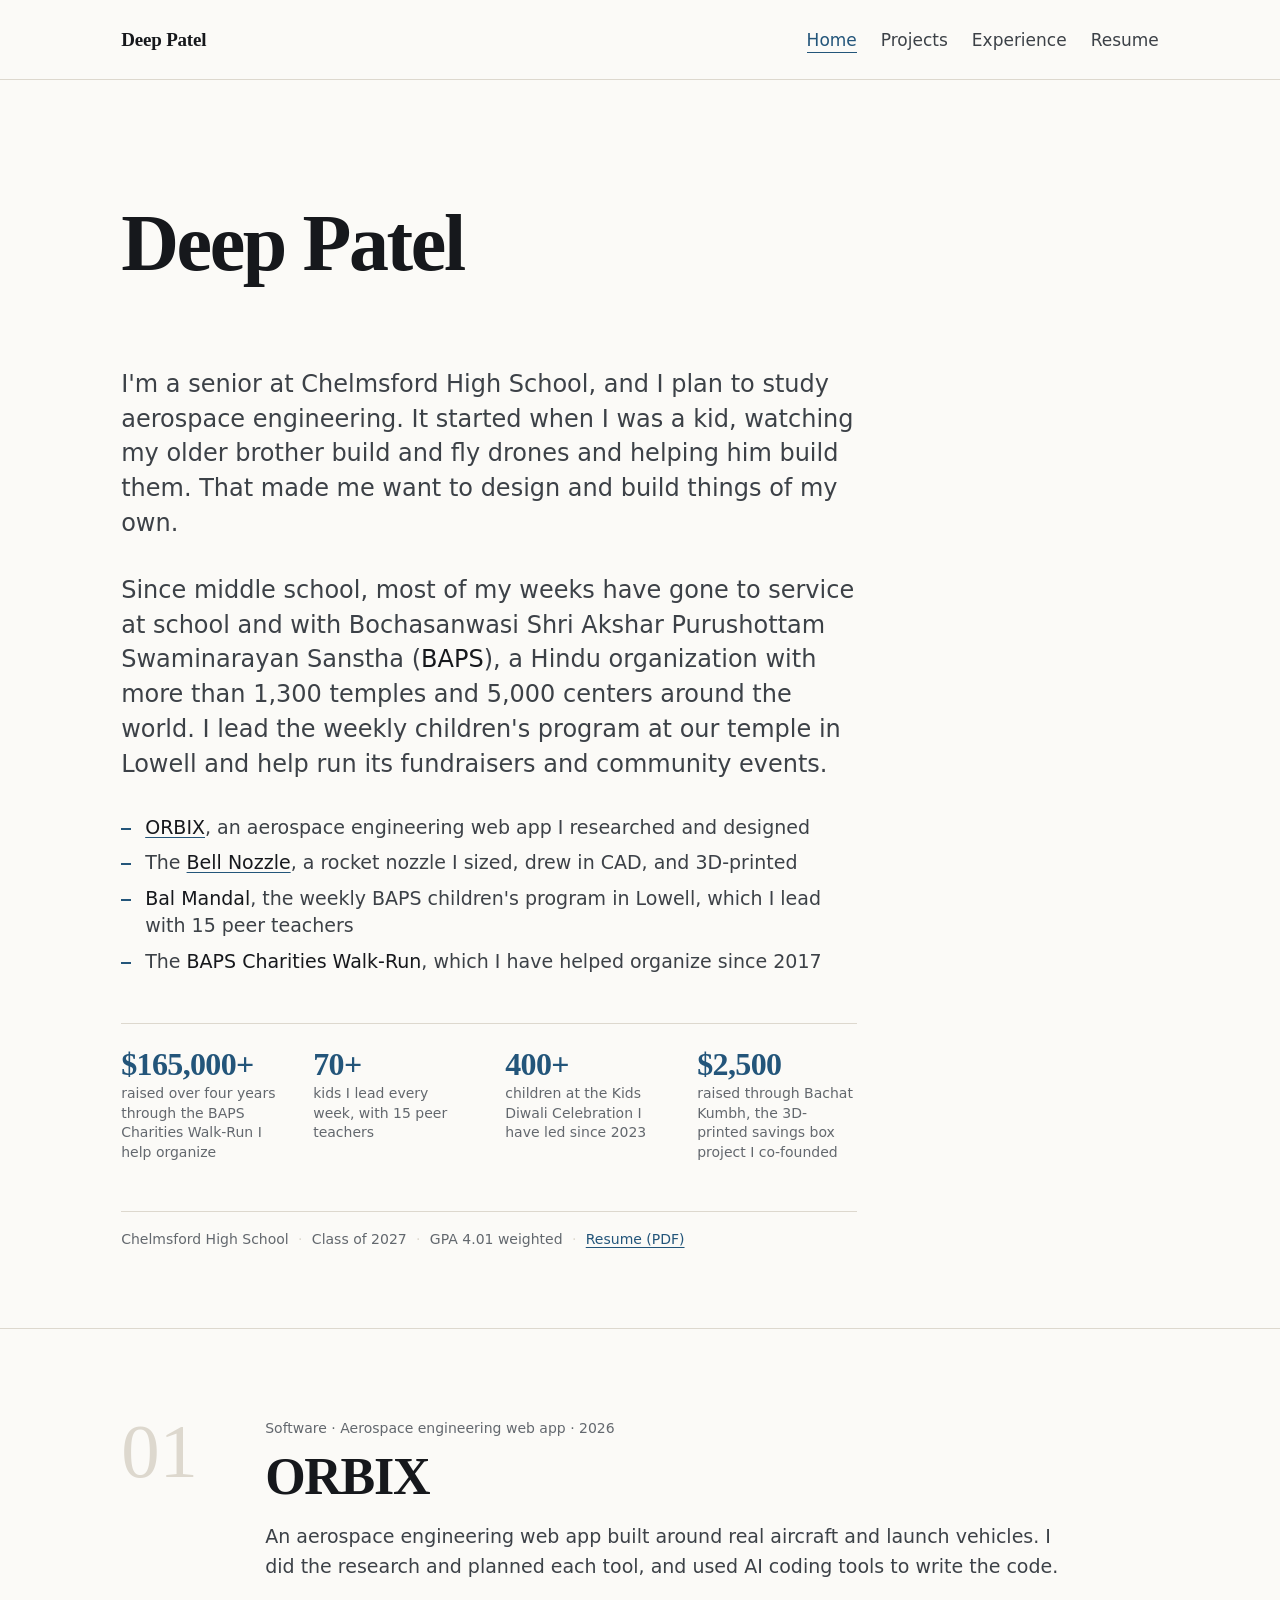
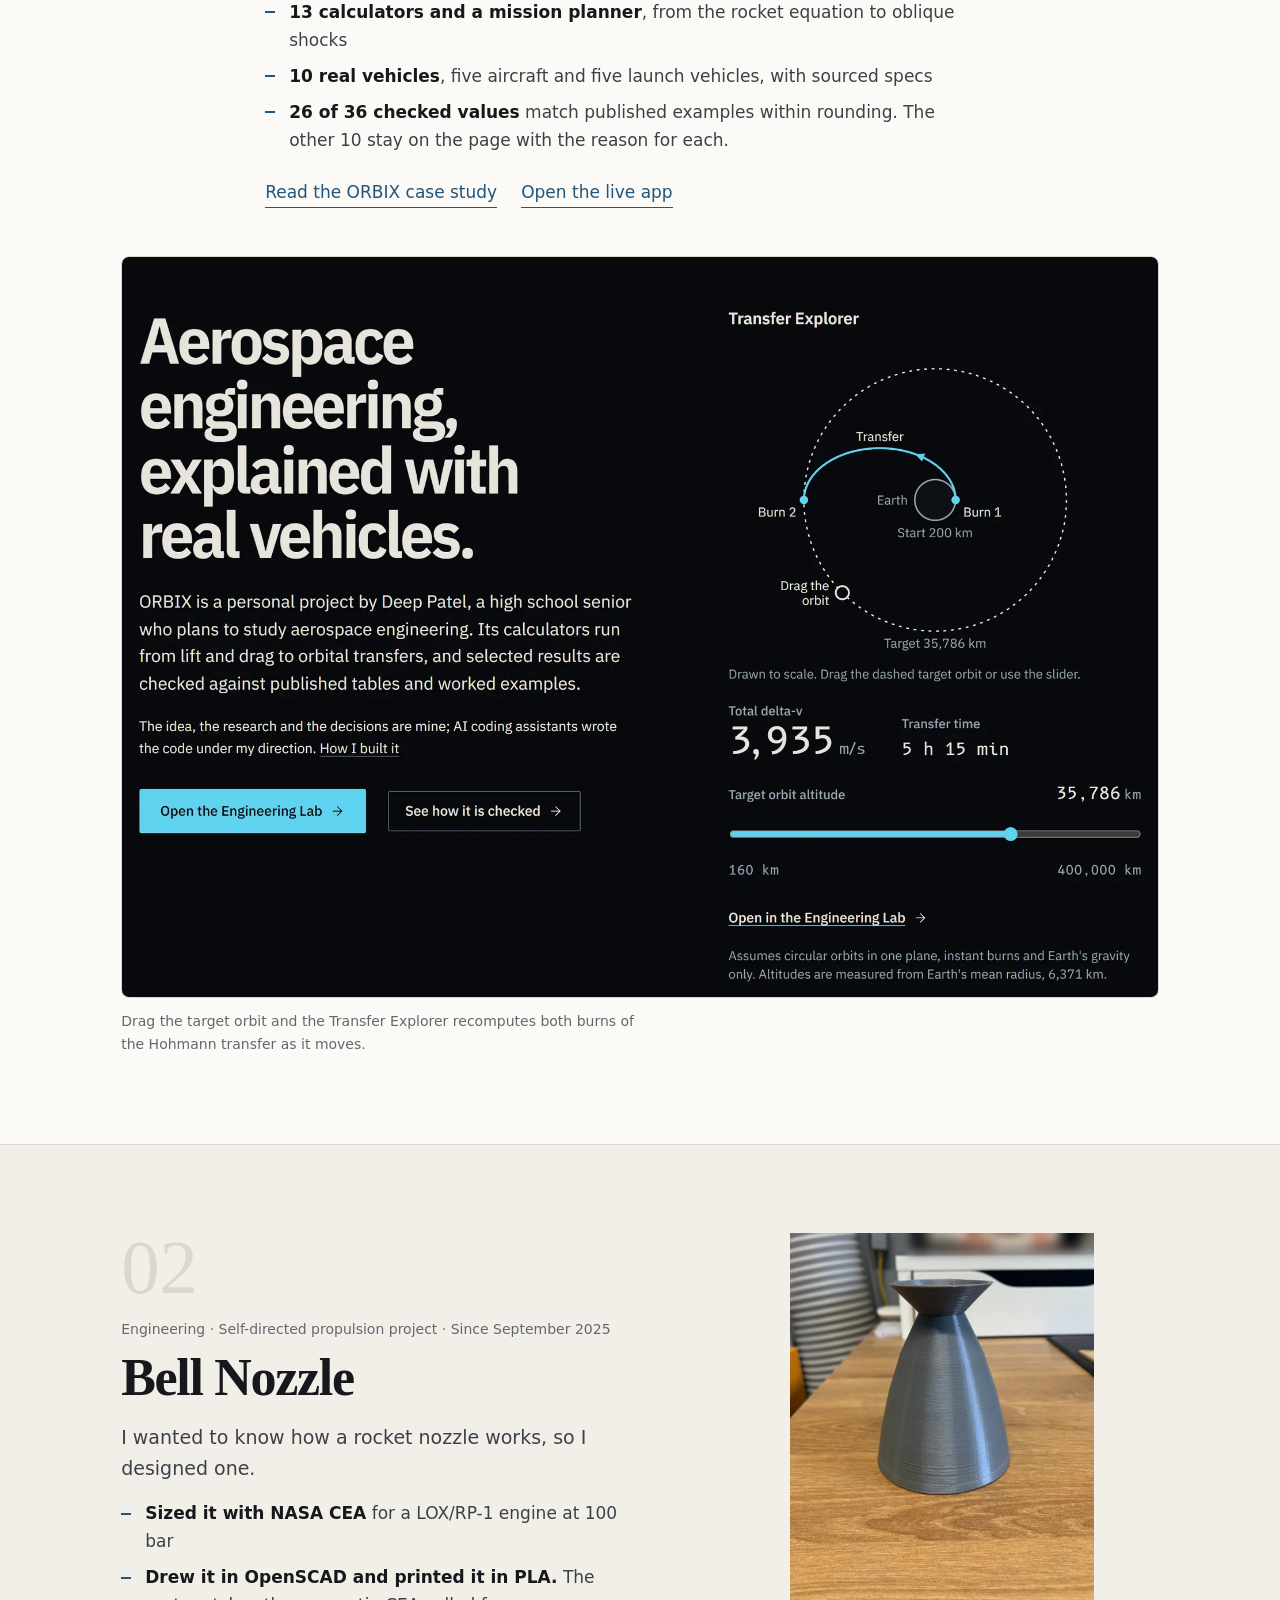
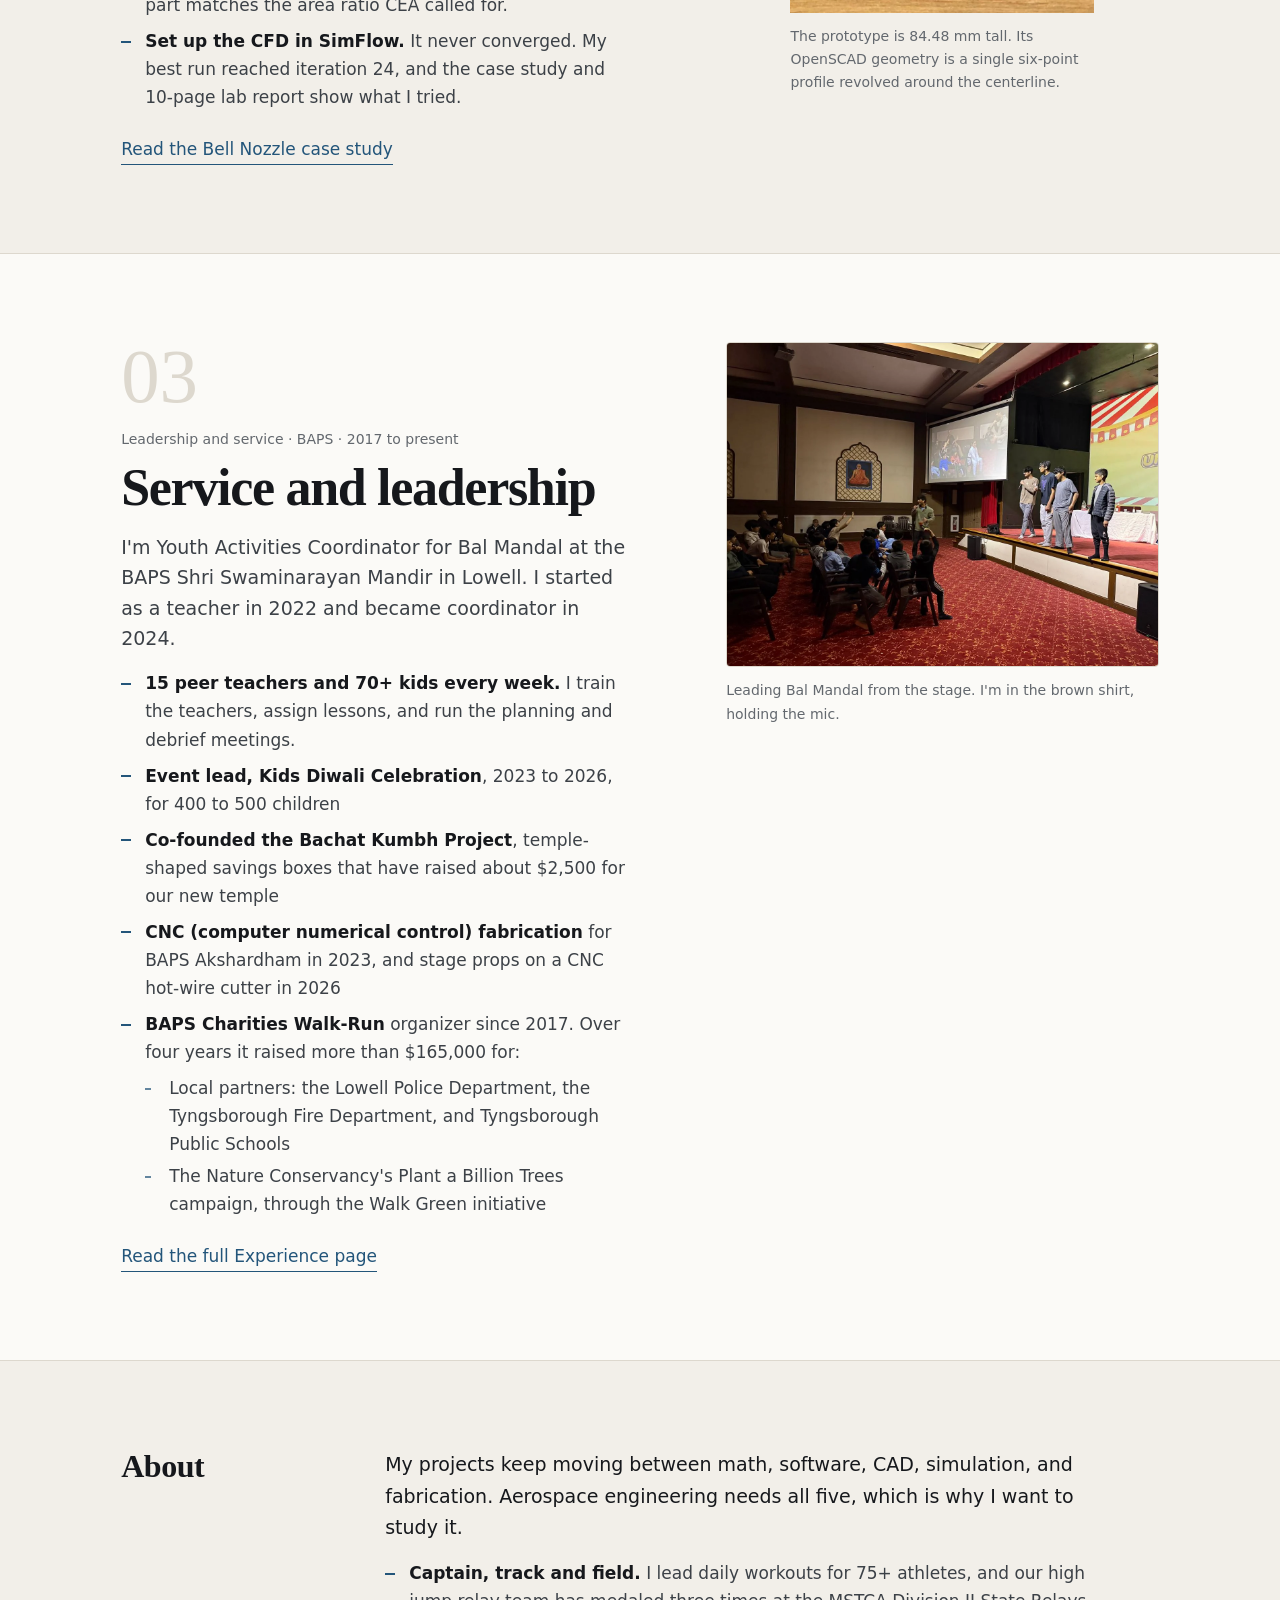
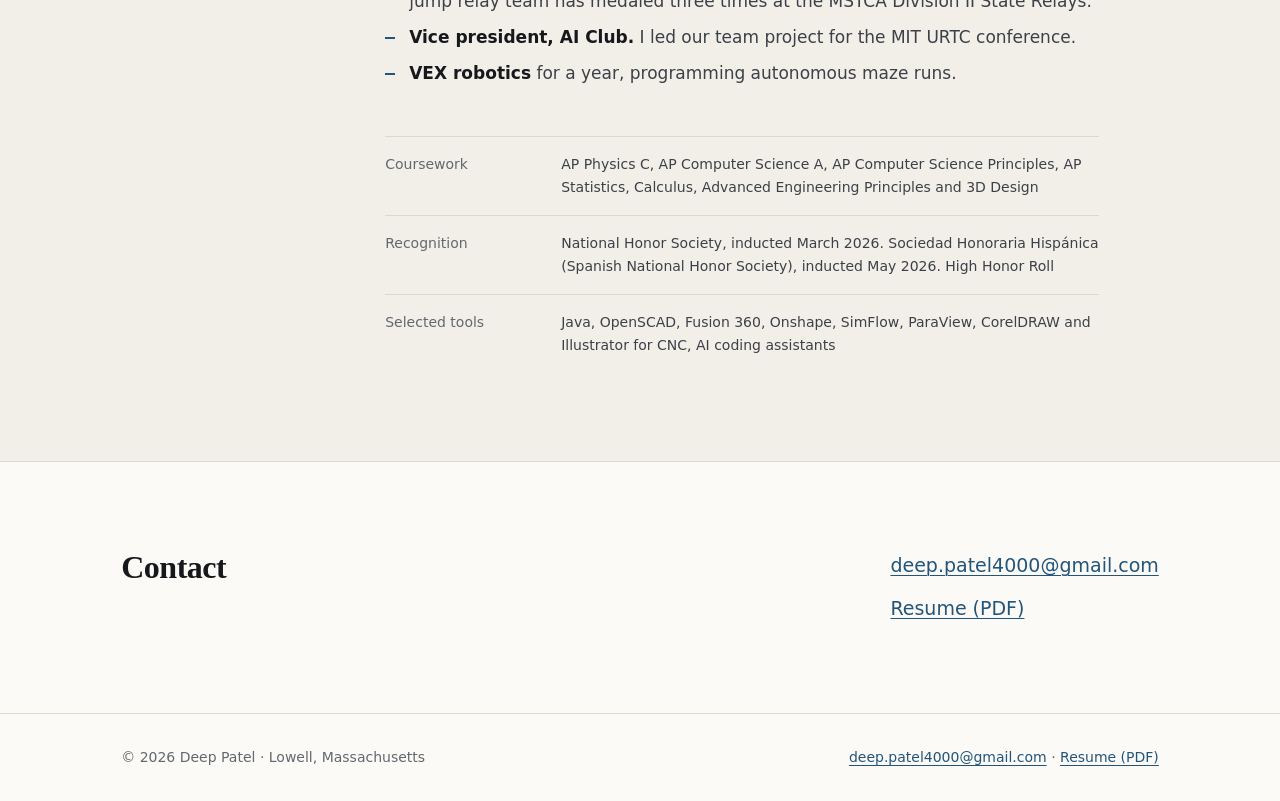
==== commit 7b1db2de: "fix: replace AI-edited nozzle photo with a real photo of the 84.48 mm print Same swap in lab report " ====
--- a/index.html
+++ b/index.html
@@ -155,7 +155,7 @@
             <img
               src="assets/nozzle/bell-nozzle-printed.webp"
               alt="Gray 3D-printed PLA bell nozzle standing on its exit face, with the inlet cup at the top, the throat below it, the bell widening to the base, and FDM layer lines across the surface."
-              width="1122" height="1402" loading="lazy" decoding="async"
+              width="944" height="1180" loading="lazy" decoding="async"
             >
             <figcaption>
               The prototype is 84.48 mm tall. Its OpenSCAD geometry is a single
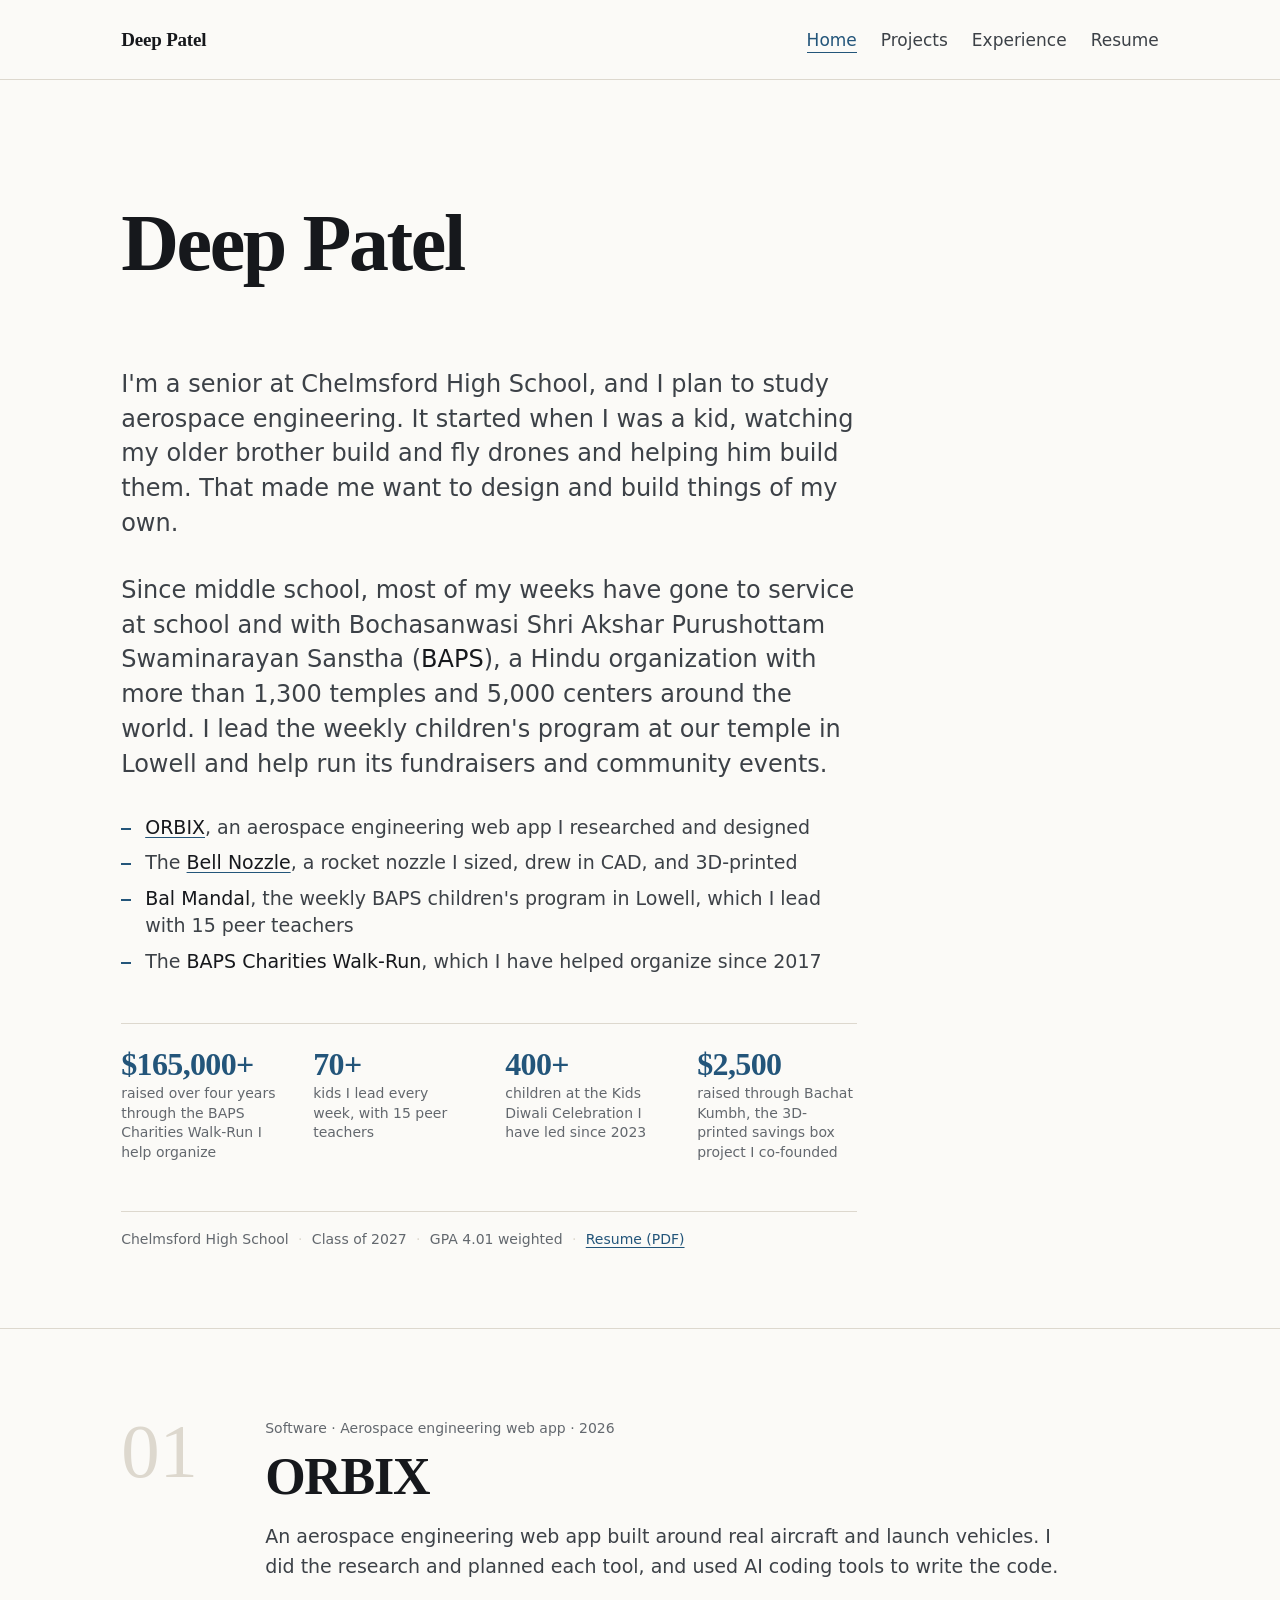
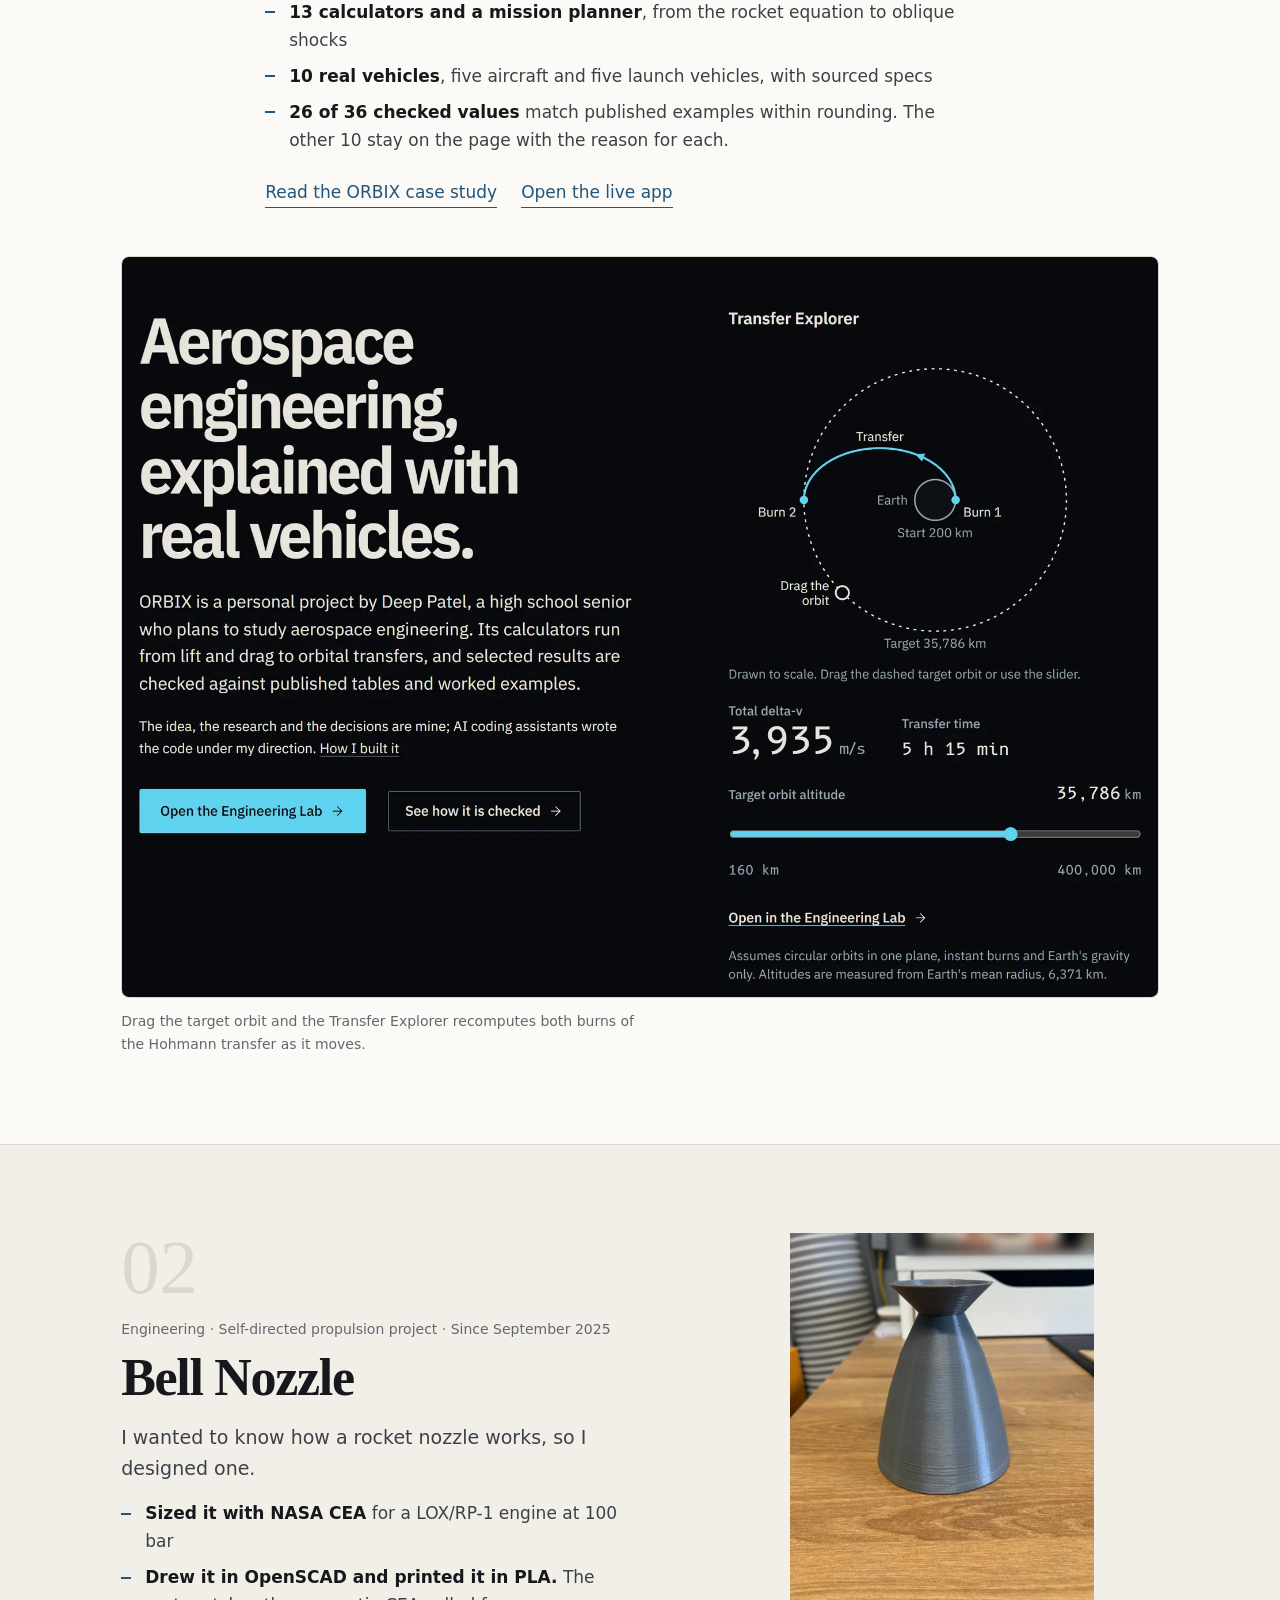
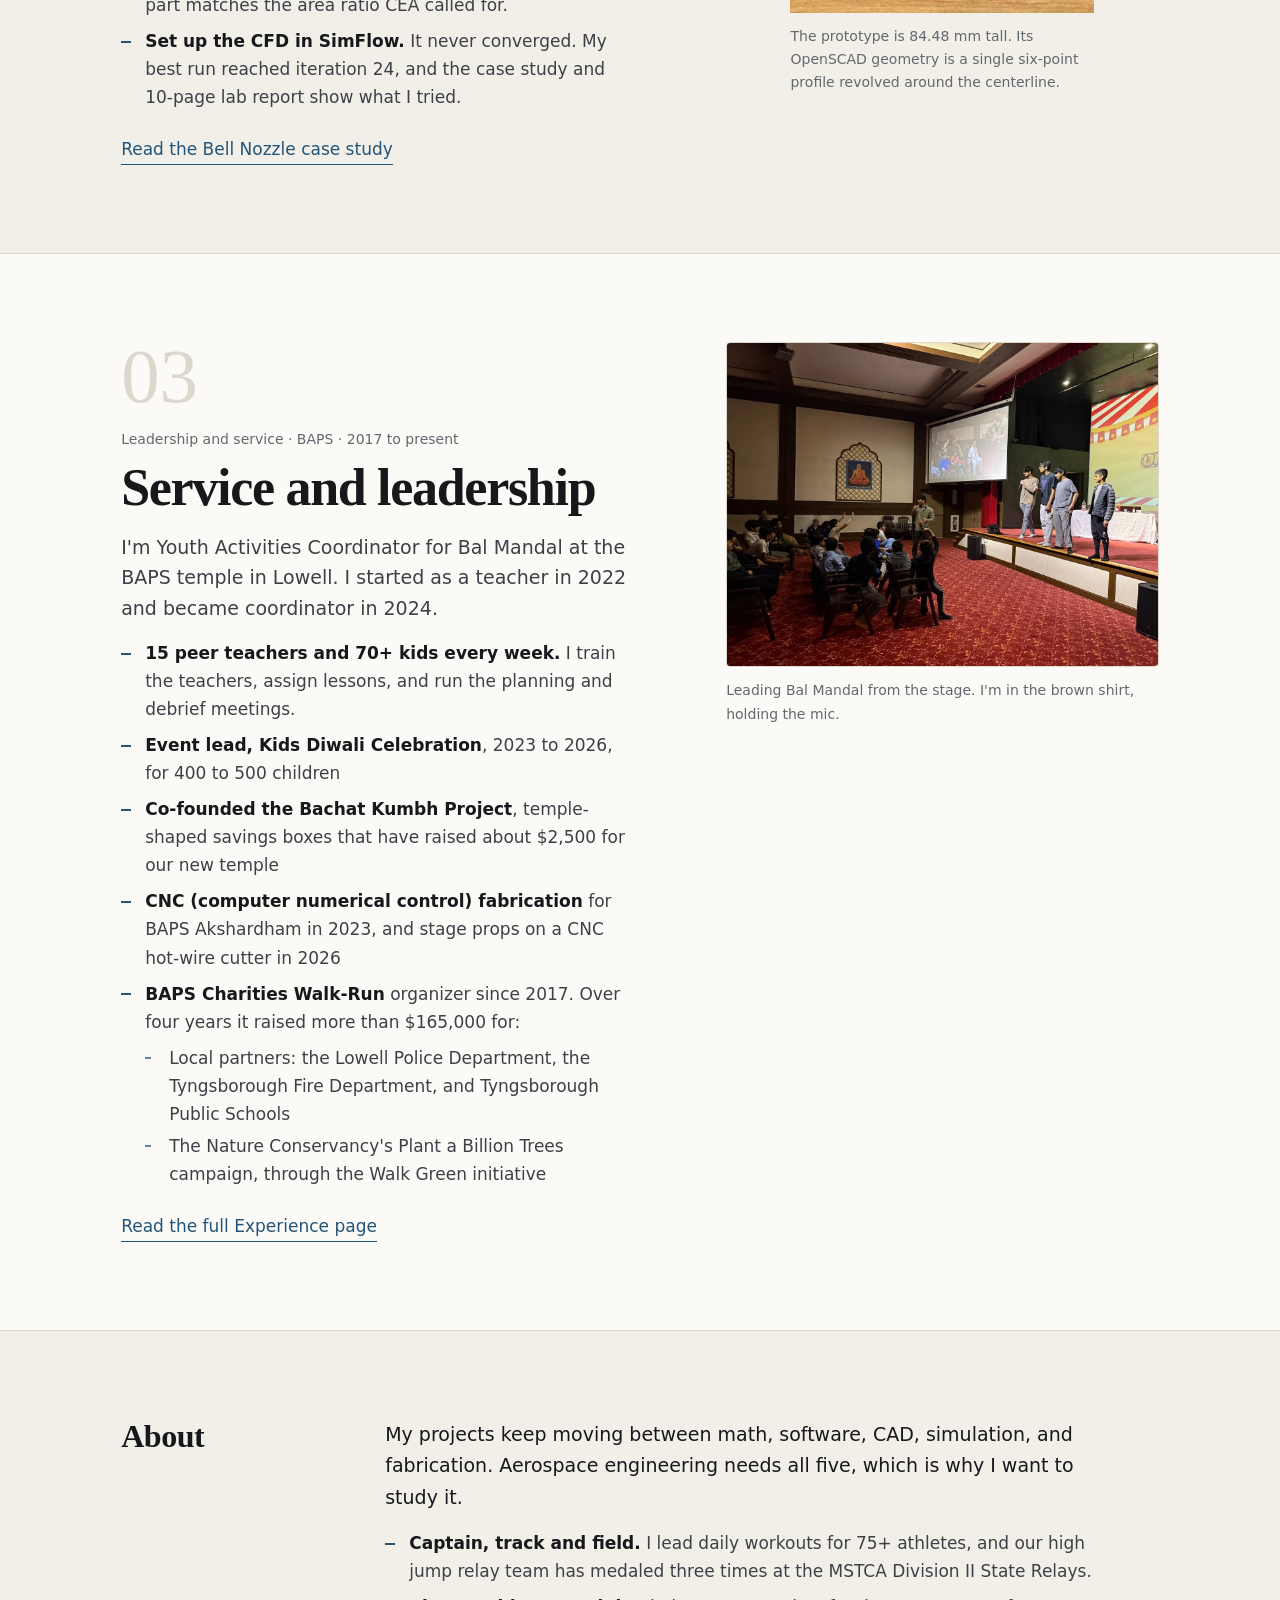
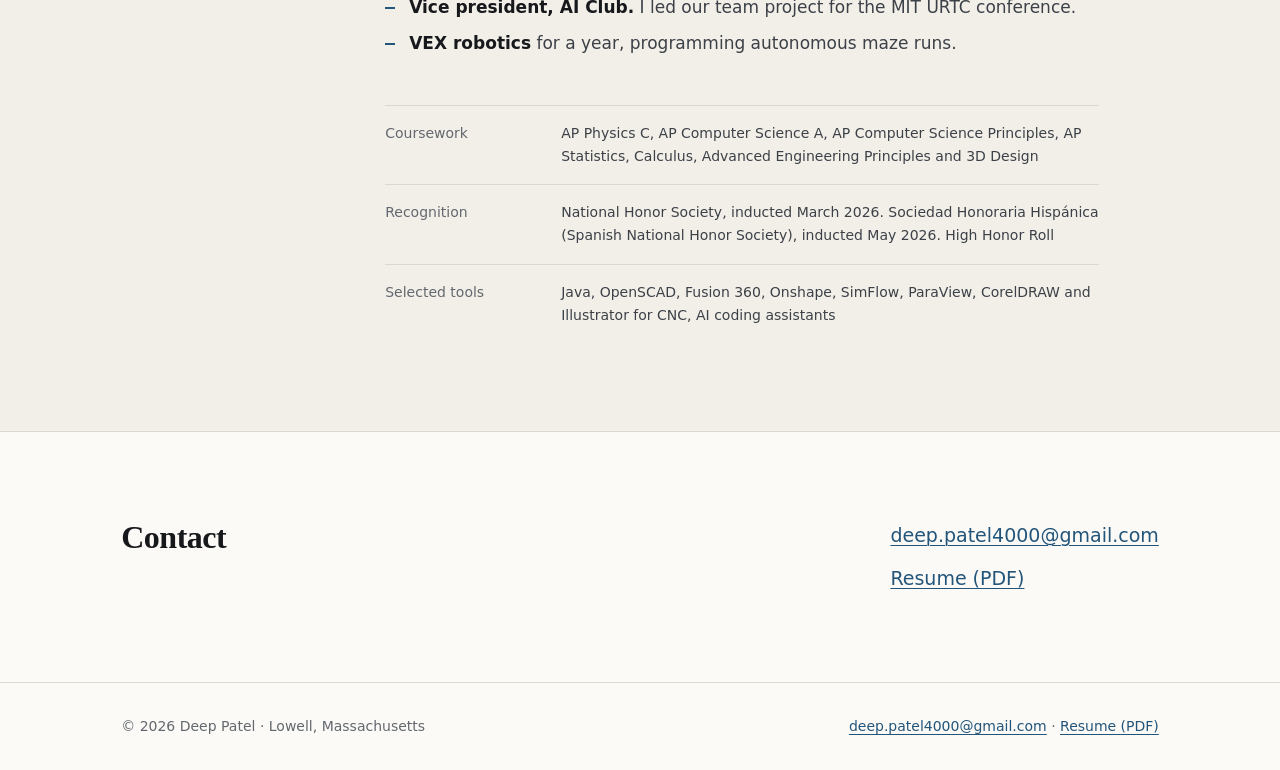
==== commit 7c65877a: "fix: say temple instead of Mandir in Bal Mandal descriptions Co-Authored-By: Claude Opus 5.5 <norepl" ====
--- a/index.html
+++ b/index.html
@@ -172,8 +172,8 @@
             <p class="feature__kind">Leadership and service · BAPS · 2017 to present</p>
             <h3 class="feature__title" id="service-title">Service and leadership</h3>
             <p class="feature__summary">
-              I'm Youth Activities Coordinator for Bal Mandal at the BAPS Shri
-              Swaminarayan Mandir in Lowell. I started as a teacher in 2022 and became coordinator in
+              I'm Youth Activities Coordinator for Bal Mandal at the BAPS temple
+              in Lowell. I started as a teacher in 2022 and became coordinator in
               2024.
             </p>
             <ul class="points">
